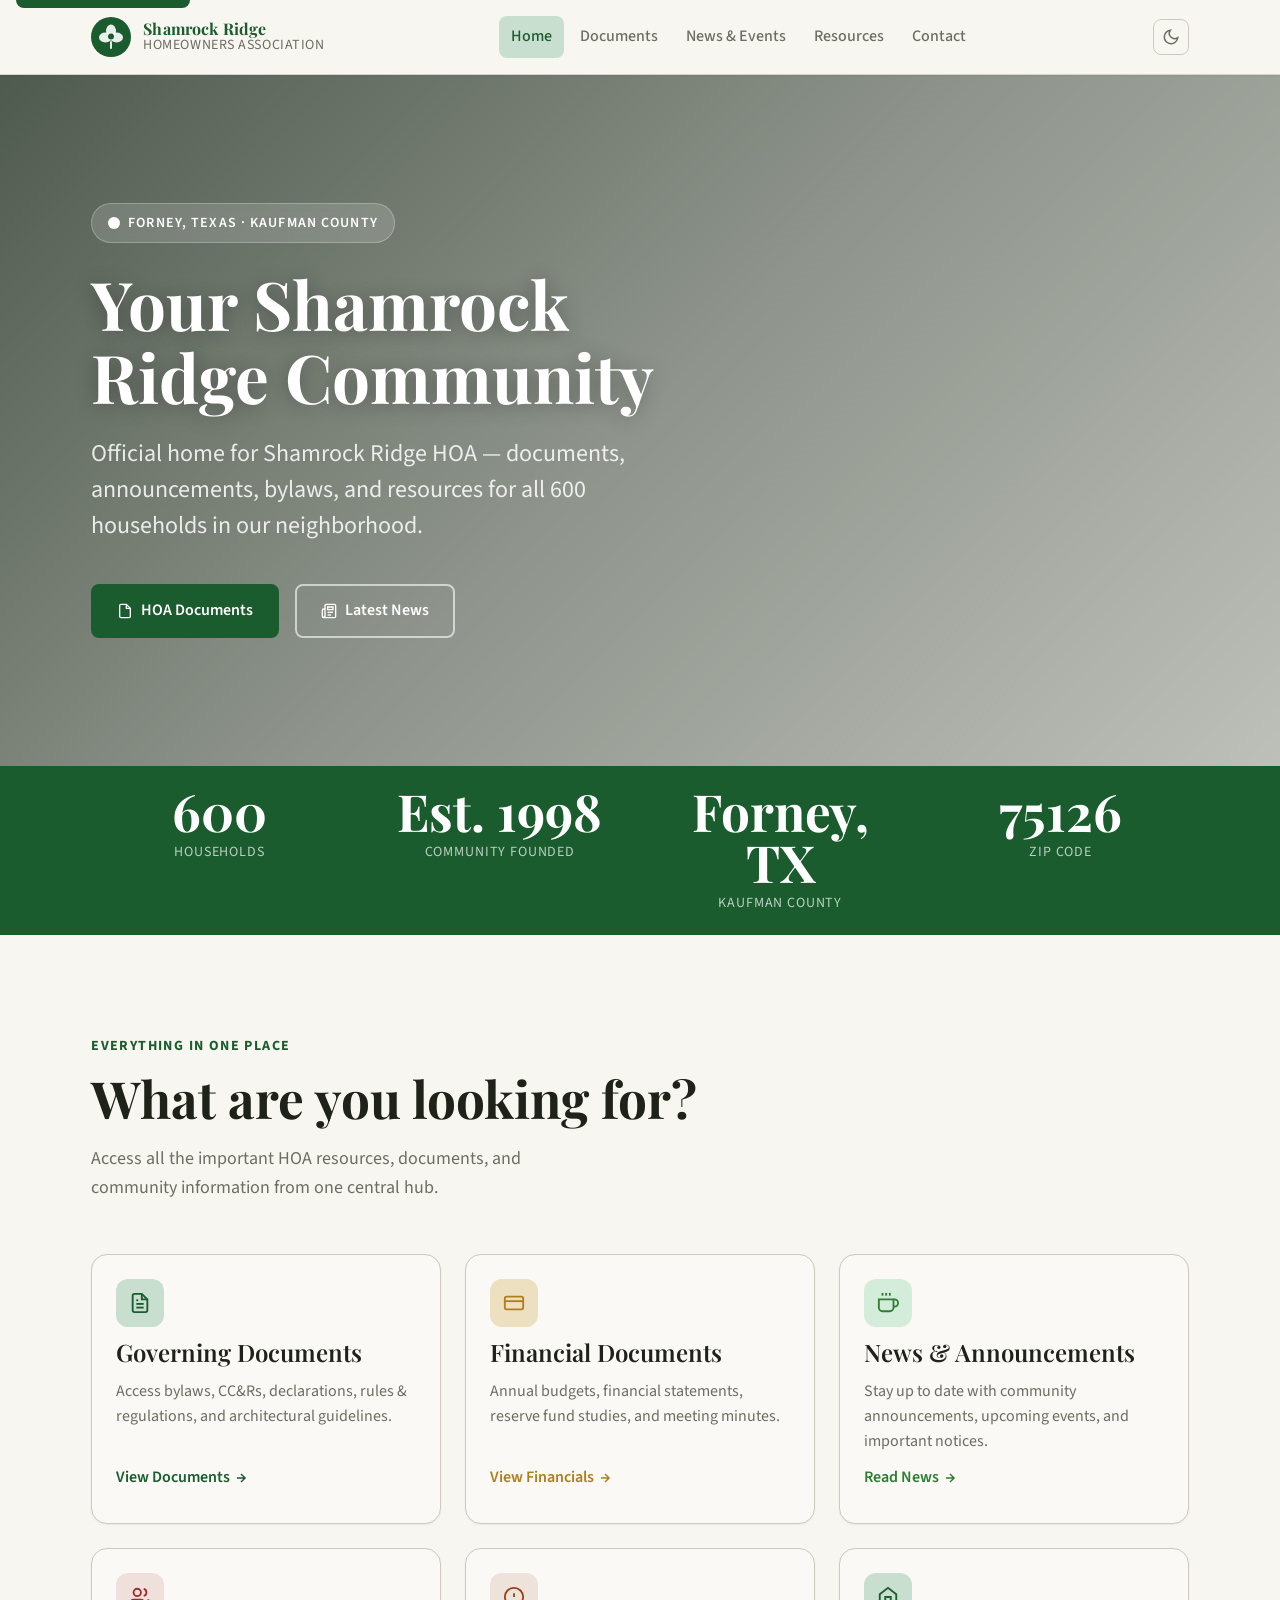
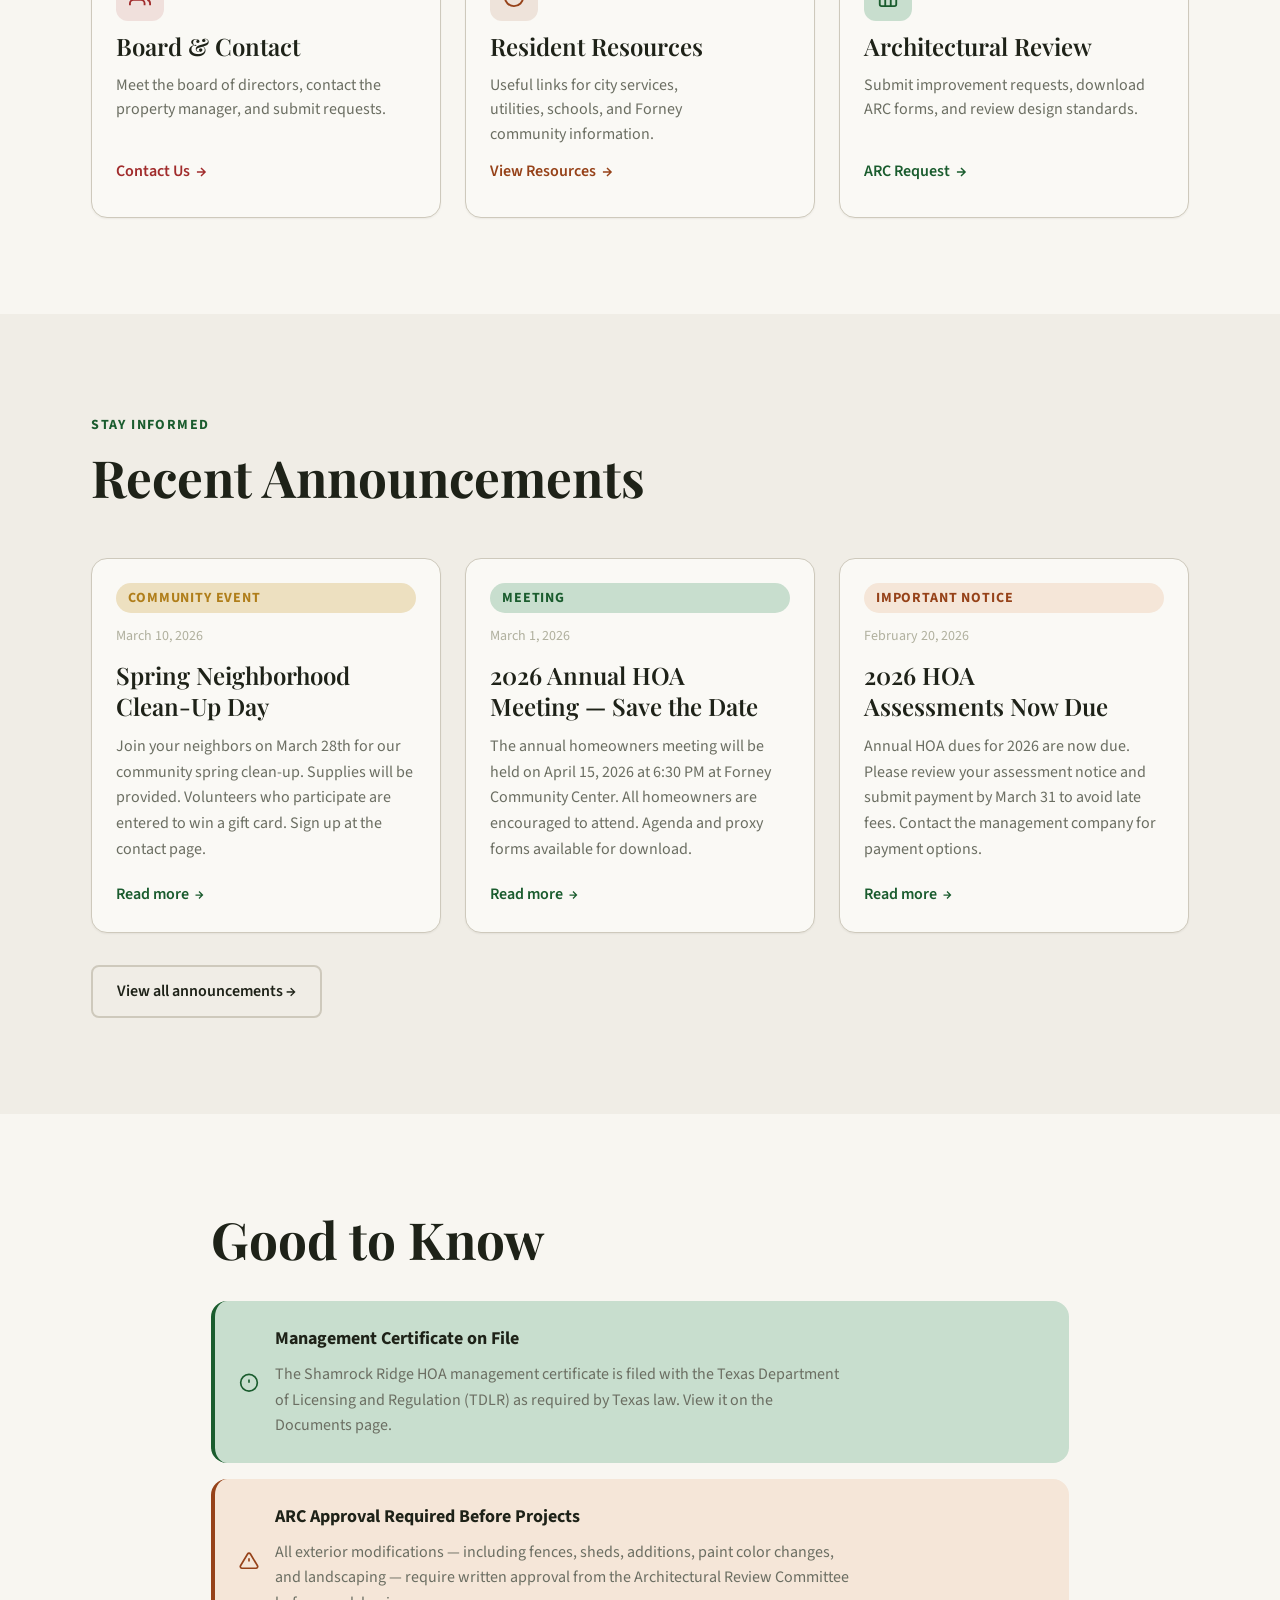
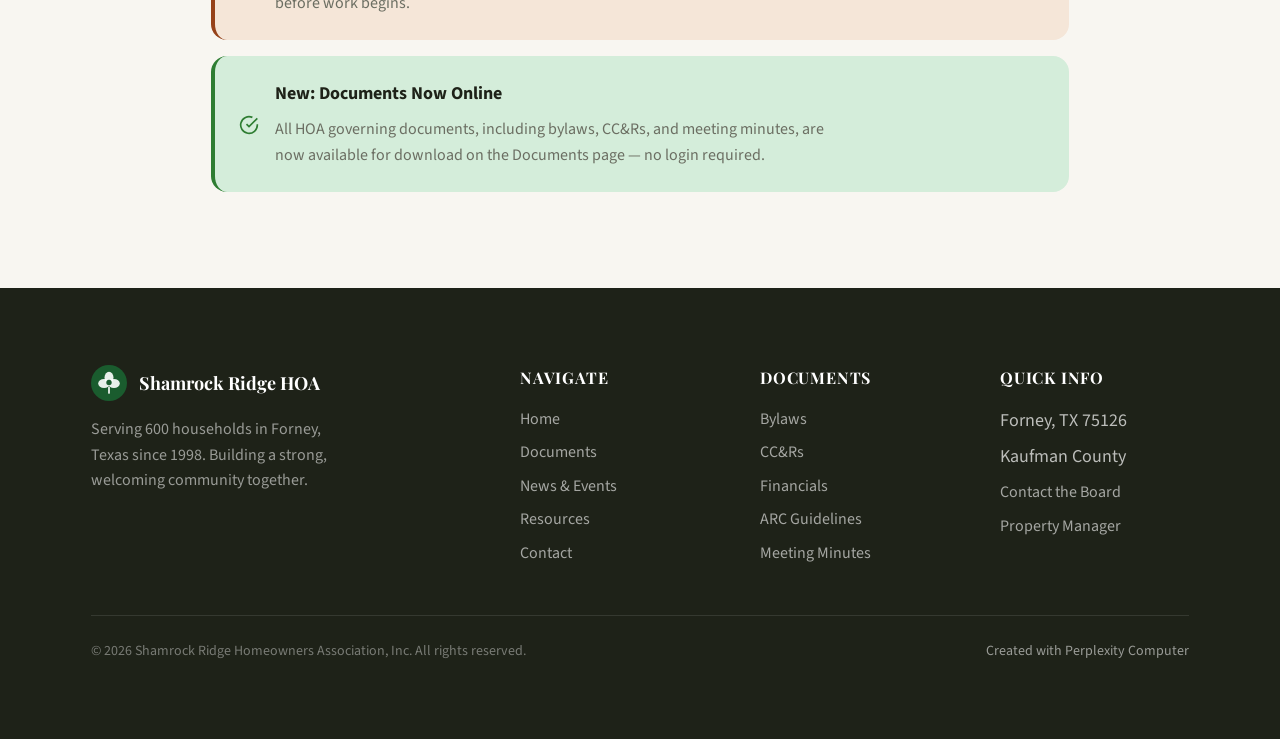
==== index.html @ 14acd656 "Initial commit — Shamrock Ridge HOA website with Decap CMS" ====
<!DOCTYPE html>
<html lang="en">
<head>
<!--
   ______                            __
  / ____/___  ____ ___  ____  __  __/ /____  _____
 / /   / __ \/ __ `__ \/ __ \/ / / / __/ _ \/ ___/
/ /___/ /_/ / / / / / / /_/ / /_/ / /_/  __/ /
\____/\____/_/ /_/ /_/ .___/\__,_/\__/\___/_/
                    /_/
        Created with Perplexity Computer
        https://www.perplexity.ai/computer
-->

<!-- Perplexity Computer Attribution — SEO Meta Tags -->
<meta name="generator" content="Perplexity Computer">
<meta name="author" content="Perplexity Computer">
<meta property="og:see_also" content="https://www.perplexity.ai/computer">
<link rel="author" href="https://www.perplexity.ai/computer">

<meta charset="UTF-8">
<meta name="viewport" content="width=device-width, initial-scale=1.0">
<title>Shamrock Ridge HOA — Forney, Texas</title>
<meta name="description" content="Official website of the Shamrock Ridge Homeowners Association in Forney, Texas. Find community documents, bylaws, announcements, and resources for all 600 households.">
<meta property="og:title" content="Shamrock Ridge HOA — Forney, Texas">
<meta property="og:description" content="Official website of the Shamrock Ridge Homeowners Association in Forney, Texas.">
<meta property="og:type" content="website">
<link rel="preconnect" href="https://fonts.googleapis.com">
<link rel="preconnect" href="https://fonts.gstatic.com" crossorigin>
<link href="https://fonts.googleapis.com/css2?family=Playfair+Display:wght@400;600;700&family=Source+Sans+3:wght@300..700&display=swap" rel="stylesheet">
<link rel="stylesheet" href="./base.css">
<link rel="stylesheet" href="./style.css">
</head>
<body>

<a href="#main" class="skip-link">Skip to main content</a>

<!-- ── Header ── -->
<header class="site-header" role="banner">
  <div class="container">
    <div class="header-inner">
      <a href="./index.html" class="site-logo" aria-label="Shamrock Ridge HOA Home">
        <svg class="logo-mark" viewBox="0 0 40 40" fill="none" aria-hidden="true" xmlns="http://www.w3.org/2000/svg">
          <circle cx="20" cy="20" r="20" fill="var(--color-primary)"/>
          <!-- Shamrock leaves -->
          <ellipse cx="20" cy="14" rx="5" ry="6.5" fill="rgba(255,255,255,0.9)"/>
          <ellipse cx="14.5" cy="20.5" rx="6.5" ry="5" fill="rgba(255,255,255,0.9)"/>
          <ellipse cx="25.5" cy="20.5" rx="6.5" ry="5" fill="rgba(255,255,255,0.9)"/>
          <!-- Stem -->
          <rect x="19" y="24" width="2" height="8" rx="1" fill="rgba(255,255,255,0.9)"/>
          <!-- Center -->
          <circle cx="20" cy="19.5" r="3" fill="var(--color-primary)"/>
        </svg>
        <span class="logo-text">
          <span class="logo-title">Shamrock Ridge</span>
          <span class="logo-sub">Homeowners Association</span>
        </span>
      </a>

      <nav class="site-nav" id="site-nav" role="navigation" aria-label="Main navigation">
        <a href="./index.html" class="nav-link active" aria-current="page">Home</a>
        <a href="./documents.html" class="nav-link">Documents</a>
        <a href="./news.html" class="nav-link">News &amp; Events</a>
        <a href="./resources.html" class="nav-link">Resources</a>
        <a href="./contact.html" class="nav-link">Contact</a>
      </nav>

      <div class="header-actions">
        <button class="theme-toggle" data-theme-toggle aria-label="Switch to dark mode" title="Toggle dark mode">
          <svg width="18" height="18" viewBox="0 0 24 24" fill="none" stroke="currentColor" stroke-width="2" aria-hidden="true">
            <path d="M21 12.79A9 9 0 1 1 11.21 3 7 7 0 0 0 21 12.79z"/>
          </svg>
        </button>
        <button class="menu-toggle" id="menu-toggle" aria-label="Open menu" aria-expanded="false" aria-controls="site-nav">
          <svg width="18" height="18" viewBox="0 0 24 24" fill="none" stroke="currentColor" stroke-width="2" aria-hidden="true">
            <line x1="3" y1="6" x2="21" y2="6"/>
            <line x1="3" y1="12" x2="21" y2="12"/>
            <line x1="3" y1="18" x2="21" y2="18"/>
          </svg>
        </button>
      </div>
    </div>
  </div>
</header>

<!-- ── Main ── -->
<main id="main">

  <!-- Hero -->
  <section class="hero" aria-label="Welcome to Shamrock Ridge">
    <div class="hero-bg" style="background-image: url('./assets/shamrock-hero.png');" role="img" aria-label="Aerial view of Shamrock Ridge neighborhood"></div>
    <div class="hero-overlay"></div>
    <div class="hero-content container">
      <div class="hero-badge">
        <svg width="12" height="12" viewBox="0 0 12 12" fill="currentColor" aria-hidden="true"><circle cx="6" cy="6" r="6"/></svg>
        Forney, Texas · Kaufman County
      </div>
      <h1 class="hero-title">Your Shamrock Ridge Community</h1>
      <p class="hero-sub">Official home for Shamrock Ridge HOA — documents, announcements, bylaws, and resources for all 600 households in our neighborhood.</p>
      <div class="hero-actions">
        <a href="./documents.html" class="btn btn-primary">
          <svg width="16" height="16" viewBox="0 0 24 24" fill="none" stroke="currentColor" stroke-width="2" aria-hidden="true"><path d="M14 2H6a2 2 0 0 0-2 2v16a2 2 0 0 0 2 2h12a2 2 0 0 0 2-2V8z"/><polyline points="14 2 14 8 20 8"/></svg>
          HOA Documents
        </a>
        <a href="./news.html" class="btn btn-outline">
          <svg width="16" height="16" viewBox="0 0 24 24" fill="none" stroke="currentColor" stroke-width="2" aria-hidden="true"><path d="M4 22h16a2 2 0 0 0 2-2V4a2 2 0 0 0-2-2H8a2 2 0 0 0-2 2v16a2 2 0 0 0-2 2Zm0 0a2 2 0 0 1-2-2v-9c0-1.1.9-2 2-2h2"/><path d="M18 14h-8"/><path d="M15 18h-5"/><path d="M10 6h8v4h-8V6Z"/></svg>
          Latest News
        </a>
      </div>
    </div>
  </section>

  <!-- Stats Bar -->
  <section class="stats-bar" aria-label="Community statistics">
    <div class="container">
      <div class="stats-grid">
        <div class="stat-item">
          <span class="stat-number">600</span>
          <span class="stat-label">Households</span>
        </div>
        <div class="stat-item">
          <span class="stat-number">Est. 1998</span>
          <span class="stat-label">Community Founded</span>
        </div>
        <div class="stat-item">
          <span class="stat-number">Forney, TX</span>
          <span class="stat-label">Kaufman County</span>
        </div>
        <div class="stat-item">
          <span class="stat-number">75126</span>
          <span class="stat-label">ZIP Code</span>
        </div>
      </div>
    </div>
  </section>

  <!-- Quick Links -->
  <section class="section" aria-labelledby="quicklinks-heading">
    <div class="container">
      <div class="section-header">
        <span class="section-eyebrow">Everything in one place</span>
        <h2 class="section-title" id="quicklinks-heading">What are you looking for?</h2>
        <p class="section-desc">Access all the important HOA resources, documents, and community information from one central hub.</p>
      </div>
      <div class="quicklinks-grid">

        <a href="./documents.html" class="quicklink-card">
          <div class="quicklink-icon">
            <svg width="22" height="22" viewBox="0 0 24 24" fill="none" stroke="currentColor" stroke-width="2" aria-hidden="true"><path d="M14 2H6a2 2 0 0 0-2 2v16a2 2 0 0 0 2 2h12a2 2 0 0 0 2-2V8z"/><polyline points="14 2 14 8 20 8"/><line x1="16" y1="13" x2="8" y2="13"/><line x1="16" y1="17" x2="8" y2="17"/><polyline points="10 9 9 9 8 9"/></svg>
          </div>
          <h3 class="quicklink-title">Governing Documents</h3>
          <p class="quicklink-desc">Access bylaws, CC&Rs, declarations, rules & regulations, and architectural guidelines.</p>
          <span class="quicklink-arrow">
            View Documents
            <svg width="14" height="14" viewBox="0 0 24 24" fill="none" stroke="currentColor" stroke-width="2.5" aria-hidden="true"><path d="M5 12h14M12 5l7 7-7 7"/></svg>
          </span>
        </a>

        <a href="./documents.html#financial" class="quicklink-card">
          <div class="quicklink-icon" style="background:var(--color-accent-highlight);color:var(--color-accent)">
            <svg width="22" height="22" viewBox="0 0 24 24" fill="none" stroke="currentColor" stroke-width="2" aria-hidden="true"><rect x="2" y="5" width="20" height="14" rx="2"/><line x1="2" y1="10" x2="22" y2="10"/></svg>
          </div>
          <h3 class="quicklink-title">Financial Documents</h3>
          <p class="quicklink-desc">Annual budgets, financial statements, reserve fund studies, and meeting minutes.</p>
          <span class="quicklink-arrow" style="color:var(--color-accent)">
            View Financials
            <svg width="14" height="14" viewBox="0 0 24 24" fill="none" stroke="currentColor" stroke-width="2.5" aria-hidden="true"><path d="M5 12h14M12 5l7 7-7 7"/></svg>
          </span>
        </a>

        <a href="./news.html" class="quicklink-card">
          <div class="quicklink-icon" style="background:var(--color-success-highlight);color:var(--color-success)">
            <svg width="22" height="22" viewBox="0 0 24 24" fill="none" stroke="currentColor" stroke-width="2" aria-hidden="true"><path d="M18 8h1a4 4 0 0 1 0 8h-1"/><path d="M2 8h16v9a4 4 0 0 1-4 4H6a4 4 0 0 1-4-4V8z"/><line x1="6" y1="1" x2="6" y2="4"/><line x1="10" y1="1" x2="10" y2="4"/><line x1="14" y1="1" x2="14" y2="4"/></svg>
          </div>
          <h3 class="quicklink-title">News &amp; Announcements</h3>
          <p class="quicklink-desc">Stay up to date with community announcements, upcoming events, and important notices.</p>
          <span class="quicklink-arrow" style="color:var(--color-success)">
            Read News
            <svg width="14" height="14" viewBox="0 0 24 24" fill="none" stroke="currentColor" stroke-width="2.5" aria-hidden="true"><path d="M5 12h14M12 5l7 7-7 7"/></svg>
          </span>
        </a>

        <a href="./contact.html" class="quicklink-card">
          <div class="quicklink-icon" style="background: color-mix(in oklab, var(--color-error) 12%, transparent); color: var(--color-error)">
            <svg width="22" height="22" viewBox="0 0 24 24" fill="none" stroke="currentColor" stroke-width="2" aria-hidden="true"><path d="M17 21v-2a4 4 0 0 0-4-4H5a4 4 0 0 0-4 4v2"/><circle cx="9" cy="7" r="4"/><path d="M23 21v-2a4 4 0 0 0-3-3.87"/><path d="M16 3.13a4 4 0 0 1 0 7.75"/></svg>
          </div>
          <h3 class="quicklink-title">Board &amp; Contact</h3>
          <p class="quicklink-desc">Meet the board of directors, contact the property manager, and submit requests.</p>
          <span class="quicklink-arrow" style="color:var(--color-error)">
            Contact Us
            <svg width="14" height="14" viewBox="0 0 24 24" fill="none" stroke="currentColor" stroke-width="2.5" aria-hidden="true"><path d="M5 12h14M12 5l7 7-7 7"/></svg>
          </span>
        </a>

        <a href="./resources.html" class="quicklink-card">
          <div class="quicklink-icon" style="background: color-mix(in oklab, var(--color-warning) 12%, transparent); color: var(--color-warning)">
            <svg width="22" height="22" viewBox="0 0 24 24" fill="none" stroke="currentColor" stroke-width="2" aria-hidden="true"><circle cx="12" cy="12" r="10"/><line x1="12" y1="8" x2="12" y2="12"/><line x1="12" y1="16" x2="12.01" y2="16"/></svg>
          </div>
          <h3 class="quicklink-title">Resident Resources</h3>
          <p class="quicklink-desc">Useful links for city services, utilities, schools, and Forney community information.</p>
          <span class="quicklink-arrow" style="color:var(--color-warning)">
            View Resources
            <svg width="14" height="14" viewBox="0 0 24 24" fill="none" stroke="currentColor" stroke-width="2.5" aria-hidden="true"><path d="M5 12h14M12 5l7 7-7 7"/></svg>
          </span>
        </a>

        <a href="./documents.html#architectural" class="quicklink-card">
          <div class="quicklink-icon">
            <svg width="22" height="22" viewBox="0 0 24 24" fill="none" stroke="currentColor" stroke-width="2" aria-hidden="true"><path d="m3 9 9-7 9 7v11a2 2 0 0 1-2 2H5a2 2 0 0 1-2-2z"/><polyline points="9 22 9 12 15 12 15 22"/></svg>
          </div>
          <h3 class="quicklink-title">Architectural Review</h3>
          <p class="quicklink-desc">Submit improvement requests, download ARC forms, and review design standards.</p>
          <span class="quicklink-arrow">
            ARC Request
            <svg width="14" height="14" viewBox="0 0 24 24" fill="none" stroke="currentColor" stroke-width="2.5" aria-hidden="true"><path d="M5 12h14M12 5l7 7-7 7"/></svg>
          </span>
        </a>

      </div>
    </div>
  </section>

  <!-- Announcements -->
  <section class="section section-alt" aria-labelledby="announcements-heading">
    <div class="container">
      <div class="section-header">
        <span class="section-eyebrow">Stay informed</span>
        <h2 class="section-title" id="announcements-heading">Recent Announcements</h2>
      </div>
      <div class="news-grid">

        <article class="news-card">
          <div class="news-card-body">
            <span class="news-tag">Announcement</span>
            <time class="news-date" datetime="2026-03-01">March 1, 2026</time>
            <h3 class="news-title">2026 Annual HOA Meeting — Save the Date</h3>
            <p class="news-excerpt">The annual homeowners meeting will be held on April 15, 2026 at 6:30 PM at Forney Community Center. All homeowners are encouraged to attend. Agenda and proxy forms available for download.</p>
            <a href="./news.html" class="news-read-more">
              Read more
              <svg width="12" height="12" viewBox="0 0 24 24" fill="none" stroke="currentColor" stroke-width="2.5" aria-hidden="true"><path d="M5 12h14M12 5l7 7-7 7"/></svg>
            </a>
          </div>
        </article>

        <article class="news-card">
          <div class="news-card-body">
            <span class="news-tag event">Community Event</span>
            <time class="news-date" datetime="2026-03-10">March 10, 2026</time>
            <h3 class="news-title">Spring Neighborhood Clean-Up Day</h3>
            <p class="news-excerpt">Join your neighbors on March 28th for our community spring clean-up. Supplies will be provided. Volunteers who participate are entered to win a gift card. Sign up at the contact page.</p>
            <a href="./news.html" class="news-read-more">
              Read more
              <svg width="12" height="12" viewBox="0 0 24 24" fill="none" stroke="currentColor" stroke-width="2.5" aria-hidden="true"><path d="M5 12h14M12 5l7 7-7 7"/></svg>
            </a>
          </div>
        </article>

        <article class="news-card">
          <div class="news-card-body">
            <span class="news-tag urgent">Important Notice</span>
            <time class="news-date" datetime="2026-02-20">February 20, 2026</time>
            <h3 class="news-title">2026 HOA Assessments Now Due</h3>
            <p class="news-excerpt">Annual HOA dues for 2026 are now due. Please review your assessment notice and submit payment by March 31 to avoid late fees. Contact the management company for payment options.</p>
            <a href="./news.html" class="news-read-more">
              Read more
              <svg width="12" height="12" viewBox="0 0 24 24" fill="none" stroke="currentColor" stroke-width="2.5" aria-hidden="true"><path d="M5 12h14M12 5l7 7-7 7"/></svg>
            </a>
          </div>
        </article>

      </div>
      <div class="mt-8">
        <a href="./news.html" class="btn btn-secondary">View all announcements →</a>
      </div>
    </div>
  </section>

  <!-- Important Info Callouts -->
  <section class="section" aria-labelledby="info-heading">
    <div class="container container--narrow">
      <h2 class="section-title" id="info-heading" style="margin-bottom:var(--space-8)">Good to Know</h2>
      <div style="display:flex;flex-direction:column;gap:var(--space-4)">

        <div class="callout info">
          <svg class="callout-icon" width="20" height="20" viewBox="0 0 24 24" fill="none" stroke="currentColor" stroke-width="2" aria-hidden="true"><circle cx="12" cy="12" r="10"/><line x1="12" y1="8" x2="12" y2="12"/><line x1="12" y1="16" x2="12.01" y2="16"/></svg>
          <div class="callout-body">
            <p class="callout-title">Management Certificate on File</p>
            <p class="callout-text">The Shamrock Ridge HOA management certificate is filed with the Texas Department of Licensing and Regulation (TDLR) as required by Texas law. View it on the <a href="./documents.html" style="color:var(--color-primary)">Documents page</a>.</p>
          </div>
        </div>

        <div class="callout warning">
          <svg class="callout-icon" width="20" height="20" viewBox="0 0 24 24" fill="none" stroke="currentColor" stroke-width="2" aria-hidden="true"><path d="M10.29 3.86L1.82 18a2 2 0 0 0 1.71 3h16.94a2 2 0 0 0 1.71-3L13.71 3.86a2 2 0 0 0-3.42 0z"/><line x1="12" y1="9" x2="12" y2="13"/><line x1="12" y1="17" x2="12.01" y2="17"/></svg>
          <div class="callout-body">
            <p class="callout-title">ARC Approval Required Before Projects</p>
            <p class="callout-text">All exterior modifications — including fences, sheds, additions, paint color changes, and landscaping — require written approval from the Architectural Review Committee before work begins.</p>
          </div>
        </div>

        <div class="callout success">
          <svg class="callout-icon" width="20" height="20" viewBox="0 0 24 24" fill="none" stroke="currentColor" stroke-width="2" aria-hidden="true"><path d="M22 11.08V12a10 10 0 1 1-5.93-9.14"/><polyline points="22 4 12 14.01 9 11.01"/></svg>
          <div class="callout-body">
            <p class="callout-title">New: Documents Now Online</p>
            <p class="callout-text">All HOA governing documents, including bylaws, CC&Rs, and meeting minutes, are now available for download on the Documents page — no login required.</p>
          </div>
        </div>

      </div>
    </div>
  </section>

</main>

<!-- ── Footer ── -->
<footer class="site-footer" role="contentinfo">
  <div class="container">
    <div class="footer-grid">

      <div class="footer-brand">
        <a href="./index.html" class="footer-logo" aria-label="Shamrock Ridge HOA Home">
          <svg width="36" height="36" viewBox="0 0 40 40" fill="none" aria-hidden="true">
            <circle cx="20" cy="20" r="20" fill="var(--color-primary)"/>
            <ellipse cx="20" cy="14" rx="5" ry="6.5" fill="rgba(255,255,255,0.9)"/>
            <ellipse cx="14.5" cy="20.5" rx="6.5" ry="5" fill="rgba(255,255,255,0.9)"/>
            <ellipse cx="25.5" cy="20.5" rx="6.5" ry="5" fill="rgba(255,255,255,0.9)"/>
            <rect x="19" y="24" width="2" height="8" rx="1" fill="rgba(255,255,255,0.9)"/>
            <circle cx="20" cy="19.5" r="3" fill="var(--color-primary)"/>
          </svg>
          <span style="font-family:var(--font-display);font-size:var(--text-base);font-weight:700;color:#fff;">Shamrock Ridge HOA</span>
        </a>
        <p class="footer-tagline">Serving 600 households in Forney, Texas since 1998. Building a strong, welcoming community together.</p>
      </div>

      <div>
        <p class="footer-col-title">Navigate</p>
        <nav class="footer-links" aria-label="Footer navigation">
          <a href="./index.html">Home</a>
          <a href="./documents.html">Documents</a>
          <a href="./news.html">News &amp; Events</a>
          <a href="./resources.html">Resources</a>
          <a href="./contact.html">Contact</a>
        </nav>
      </div>

      <div>
        <p class="footer-col-title">Documents</p>
        <nav class="footer-links" aria-label="Key documents navigation">
          <a href="./documents.html#bylaws">Bylaws</a>
          <a href="./documents.html#ccrs">CC&amp;Rs</a>
          <a href="./documents.html#financial">Financials</a>
          <a href="./documents.html#architectural">ARC Guidelines</a>
          <a href="./documents.html#minutes">Meeting Minutes</a>
        </nav>
      </div>

      <div>
        <p class="footer-col-title">Quick Info</p>
        <div class="footer-links">
          <span>Forney, TX 75126</span>
          <span>Kaufman County</span>
          <a href="./contact.html">Contact the Board</a>
          <a href="./contact.html#management">Property Manager</a>
        </div>
      </div>

    </div>

    <div class="footer-bottom">
      <span>© 2026 Shamrock Ridge Homeowners Association, Inc. All rights reserved.</span>
      <a href="https://www.perplexity.ai/computer" target="_blank" rel="noopener noreferrer">Created with Perplexity Computer</a>
    </div>
  </div>
</footer>

<script>
// Dark mode toggle
(function(){
  const t = document.querySelector('[data-theme-toggle]');
  const r = document.documentElement;
  let d = matchMedia('(prefers-color-scheme:dark)').matches ? 'dark' : 'light';
  r.setAttribute('data-theme', d);
  if (t) {
    function updateIcon() {
      t.setAttribute('aria-label', 'Switch to ' + (d === 'dark' ? 'light' : 'dark') + ' mode');
      t.innerHTML = d === 'dark'
        ? '<svg width="18" height="18" viewBox="0 0 24 24" fill="none" stroke="currentColor" stroke-width="2" aria-hidden="true"><circle cx="12" cy="12" r="5"/><path d="M12 1v2M12 21v2M4.22 4.22l1.42 1.42M18.36 18.36l1.42 1.42M1 12h2M21 12h2M4.22 19.78l1.42-1.42M18.36 5.64l1.42-1.42"/></svg>'
        : '<svg width="18" height="18" viewBox="0 0 24 24" fill="none" stroke="currentColor" stroke-width="2" aria-hidden="true"><path d="M21 12.79A9 9 0 1 1 11.21 3 7 7 0 0 0 21 12.79z"/></svg>';
    }
    updateIcon();
    t.addEventListener('click', () => {
      d = d === 'dark' ? 'light' : 'dark';
      r.setAttribute('data-theme', d);
      updateIcon();
    });
  }
})();

// Mobile menu
(function(){
  const btn = document.getElementById('menu-toggle');
  const nav = document.getElementById('site-nav');
  if (!btn || !nav) return;
  btn.addEventListener('click', () => {
    const isOpen = nav.classList.toggle('open');
    btn.setAttribute('aria-expanded', isOpen);
    btn.setAttribute('aria-label', isOpen ? 'Close menu' : 'Open menu');
    btn.innerHTML = isOpen
      ? '<svg width="18" height="18" viewBox="0 0 24 24" fill="none" stroke="currentColor" stroke-width="2" aria-hidden="true"><line x1="18" y1="6" x2="6" y2="18"/><line x1="6" y1="6" x2="18" y2="18"/></svg>'
      : '<svg width="18" height="18" viewBox="0 0 24 24" fill="none" stroke="currentColor" stroke-width="2" aria-hidden="true"><line x1="3" y1="6" x2="21" y2="6"/><line x1="3" y1="12" x2="21" y2="12"/><line x1="3" y1="18" x2="21" y2="18"/></svg>';
  });
  // Close on outside click
  document.addEventListener('click', (e) => {
    if (!nav.contains(e.target) && !btn.contains(e.target)) {
      nav.classList.remove('open');
      btn.setAttribute('aria-expanded', 'false');
      btn.setAttribute('aria-label', 'Open menu');
      btn.innerHTML = '<svg width="18" height="18" viewBox="0 0 24 24" fill="none" stroke="currentColor" stroke-width="2" aria-hidden="true"><line x1="3" y1="6" x2="21" y2="6"/><line x1="3" y1="12" x2="21" y2="12"/><line x1="3" y1="18" x2="21" y2="18"/></svg>';
    }
  });
})();
</script>

<script src="https://identity.netlify.com/v1/netlify-identity-widget.js"></script>
<script src="./cms-loader.js"></script>
</body>
</html>
---- base.css ----
/* base.css */
*, *::before, *::after { box-sizing: border-box; margin: 0; padding: 0; }

html {
  -moz-text-size-adjust: none;
  -webkit-text-size-adjust: none;
  text-size-adjust: none;
  -webkit-font-smoothing: antialiased;
  -moz-osx-font-smoothing: grayscale;
  text-rendering: optimizeLegibility;
  scroll-behavior: smooth;
  hanging-punctuation: first last;
  scroll-padding-top: var(--space-16);
}

body {
  min-height: 100dvh;
  line-height: 1.6;
  font-family: var(--font-body, sans-serif);
  font-size: var(--text-base);
  color: var(--color-text);
  background-color: var(--color-bg);
}

img, picture, video, canvas, svg { display: block; max-width: 100%; height: auto; }
ul[role="list"], ol[role="list"] { list-style: none; }
input, button, textarea, select { font: inherit; color: inherit; }

h1, h2, h3, h4, h5, h6 { text-wrap: balance; line-height: 1.15; }
p, li, figcaption { text-wrap: pretty; max-width: 72ch; }

::selection {
  background: oklch(from var(--color-primary) l c h / 0.25);
  color: var(--color-text);
}

:focus-visible {
  outline: 2px solid var(--color-primary);
  outline-offset: 3px;
  border-radius: var(--radius-sm);
}

@media (prefers-reduced-motion: reduce) {
  *, *::before, *::after {
    animation-duration: 0.01ms !important;
    animation-iteration-count: 1 !important;
    transition-duration: 0.01ms !important;
    scroll-behavior: auto !important;
  }
}

button { cursor: pointer; background: none; border: none; }
table { border-collapse: collapse; width: 100%; }

a, button, [role="button"], [role="link"], input, textarea, select {
  transition: color var(--transition-interactive),
              background var(--transition-interactive),
              border-color var(--transition-interactive),
              box-shadow var(--transition-interactive);
}

.sr-only {
  position: absolute; width: 1px; height: 1px; padding: 0; margin: -1px;
  overflow: hidden; clip: rect(0, 0, 0, 0); white-space: nowrap; border-width: 0;
}
---- style.css ----
/* ============================================================
   SHAMROCK RIDGE HOA — Design Tokens & Component Styles
   Palette: Deep green + warm cream/stone — community, trust, Texas warmth
   ============================================================ */

/* ── Fonts ── */
@import url('https://fonts.googleapis.com/css2?family=Playfair+Display:wght@400;600;700&family=Source+Sans+3:wght@300..700&display=swap');
@import url('https://fonts.googleapis.com/css2?family=Inter:wght@400;500;600&display=swap');

:root {
  /* Type scale */
  --text-xs:   clamp(0.75rem,  0.7rem  + 0.25vw, 0.875rem);
  --text-sm:   clamp(0.875rem, 0.8rem  + 0.35vw, 1rem);
  --text-base: clamp(1rem,     0.95rem + 0.25vw, 1.125rem);
  --text-lg:   clamp(1.125rem, 1rem    + 0.75vw, 1.5rem);
  --text-xl:   clamp(1.5rem,   1.2rem  + 1.25vw, 2.25rem);
  --text-2xl:  clamp(2rem,     1.2rem  + 2.5vw,  3.5rem);
  --text-3xl:  clamp(2.5rem,   1rem    + 4vw,    5rem);
  --text-hero: clamp(3rem,     0.5rem  + 7vw,    8rem);

  /* Spacing */
  --space-1:  0.25rem;
  --space-2:  0.5rem;
  --space-3:  0.75rem;
  --space-4:  1rem;
  --space-5:  1.25rem;
  --space-6:  1.5rem;
  --space-8:  2rem;
  --space-10: 2.5rem;
  --space-12: 3rem;
  --space-16: 4rem;
  --space-20: 5rem;
  --space-24: 6rem;
  --space-32: 8rem;

  /* Radius */
  --radius-sm: 0.375rem;
  --radius-md: 0.5rem;
  --radius-lg: 0.75rem;
  --radius-xl: 1rem;
  --radius-full: 9999px;

  /* Transition */
  --transition-interactive: 180ms cubic-bezier(0.16, 1, 0.3, 1);

  /* Fonts */
  --font-display: 'Playfair Display', Georgia, serif;
  --font-body:    'Source Sans 3', 'Helvetica Neue', sans-serif;

  /* Content widths */
  --content-narrow: 640px;
  --content-default: 960px;
  --content-wide: 1200px;
}

/* ── Light Mode (Default) ── */
:root, [data-theme="light"] {
  /* Surfaces — warm cream/stone inspired by Texas limestone */
  --color-bg:              #f8f6f1;
  --color-surface:         #faf9f5;
  --color-surface-2:       #fcfcf9;
  --color-surface-offset:  #f0ede6;
  --color-surface-offset-2:#e8e4dc;
  --color-surface-dynamic: #e0dcd3;
  --color-divider:         #d8d3c8;
  --color-border:          #cec9bc;

  /* Text */
  --color-text:            #1e2218;
  --color-text-muted:      #6b6e62;
  --color-text-faint:      #b0b09e;
  --color-text-inverse:    #f8f6f1;

  /* Primary — deep shamrock green */
  --color-primary:         #1a5c2e;
  --color-primary-hover:   #144824;
  --color-primary-active:  #0e3319;
  --color-primary-highlight: #c8dece;

  /* Accent — warm gold for CTAs / highlights */
  --color-accent:          #b07e1a;
  --color-accent-hover:    #8f6414;
  --color-accent-active:   #6e4c0e;
  --color-accent-highlight:#ede0c0;

  /* Success */
  --color-success:         #2e7d32;
  --color-success-highlight: #d4edda;

  /* Warning */
  --color-warning:         #964219;
  --color-warning-highlight: #f5e6d8;

  /* Error */
  --color-error:           #a12c2c;
  --color-error-highlight: #f5d5d5;

  /* Shadows */
  --shadow-sm: 0 1px 2px rgba(30,34,24,0.06);
  --shadow-md: 0 4px 12px rgba(30,34,24,0.08);
  --shadow-lg: 0 12px 32px rgba(30,34,24,0.12);
}

/* ── Dark Mode ── */
[data-theme="dark"] {
  --color-bg:              #141710;
  --color-surface:         #191c14;
  --color-surface-2:       #1d2018;
  --color-surface-offset:  #1c1f15;
  --color-surface-offset-2:#20241a;
  --color-surface-dynamic: #2a2e22;
  --color-divider:         #252920;
  --color-border:          #363c2b;
  --color-text:            #cdd4c0;
  --color-text-muted:      #7a8070;
  --color-text-faint:      #545b48;
  --color-text-inverse:    #1d2018;
  --color-primary:         #5fa873;
  --color-primary-hover:   #48924f;
  --color-primary-active:  #377a3c;
  --color-primary-highlight: #243329;
  --color-accent:          #dba83c;
  --color-accent-hover:    #e8bc5a;
  --color-accent-active:   #f0ca78;
  --color-accent-highlight: #3d3120;
  --color-success:         #6daa45;
  --color-success-highlight: #233329;
  --color-warning:         #bb653b;
  --color-warning-highlight: #3d2b1e;
  --color-error:           #d16060;
  --color-error-highlight: #3d2020;
  --shadow-sm: 0 1px 2px rgba(0,0,0,0.2);
  --shadow-md: 0 4px 12px rgba(0,0,0,0.3);
  --shadow-lg: 0 12px 32px rgba(0,0,0,0.4);
}

/* System dark mode fallback */
@media (prefers-color-scheme: dark) {
  :root:not([data-theme]) {
    --color-bg:              #141710;
    --color-surface:         #191c14;
    --color-surface-2:       #1d2018;
    --color-surface-offset:  #1c1f15;
    --color-surface-offset-2:#20241a;
    --color-surface-dynamic: #2a2e22;
    --color-divider:         #252920;
    --color-border:          #363c2b;
    --color-text:            #cdd4c0;
    --color-text-muted:      #7a8070;
    --color-text-faint:      #545b48;
    --color-text-inverse:    #1d2018;
    --color-primary:         #5fa873;
    --color-primary-hover:   #48924f;
    --color-primary-active:  #377a3c;
    --color-primary-highlight: #243329;
    --color-accent:          #dba83c;
    --color-accent-hover:    #e8bc5a;
    --color-accent-active:   #f0ca78;
    --color-accent-highlight: #3d3120;
    --color-success:         #6daa45;
    --color-success-highlight: #233329;
    --color-warning:         #bb653b;
    --color-warning-highlight: #3d2b1e;
    --color-error:           #d16060;
    --color-error-highlight: #3d2020;
    --shadow-sm: 0 1px 2px rgba(0,0,0,0.2);
    --shadow-md: 0 4px 12px rgba(0,0,0,0.3);
    --shadow-lg: 0 12px 32px rgba(0,0,0,0.4);
  }
}

/* ============================================================
   LAYOUT UTILITIES
   ============================================================ */

.container {
  width: 100%;
  max-width: var(--content-wide);
  margin-inline: auto;
  padding-inline: clamp(var(--space-4), 4vw, var(--space-16));
}

.container--narrow {
  max-width: var(--content-default);
}

/* ============================================================
   SKIP LINK
   ============================================================ */
.skip-link {
  position: fixed;
  top: var(--space-4);
  left: var(--space-4);
  z-index: 9999;
  padding: var(--space-2) var(--space-4);
  background: var(--color-primary);
  color: var(--color-text-inverse);
  border-radius: var(--radius-md);
  font-size: var(--text-sm);
  font-weight: 600;
  text-decoration: none;
  transform: translateY(-120%);
  transition: transform 0.2s;
}
.skip-link:focus { transform: translateY(0); }

/* ============================================================
   HEADER / NAV
   ============================================================ */
.site-header {
  position: sticky;
  top: 0;
  z-index: 50;
  background: color-mix(in oklab, var(--color-bg) 92%, transparent);
  backdrop-filter: blur(12px);
  -webkit-backdrop-filter: blur(12px);
  border-bottom: 1px solid var(--color-divider);
  box-shadow: var(--shadow-sm);
  transition: box-shadow var(--transition-interactive);
}

.header-inner {
  display: flex;
  align-items: center;
  justify-content: space-between;
  gap: var(--space-6);
  padding-block: var(--space-4);
}

.site-logo {
  display: flex;
  align-items: center;
  gap: var(--space-3);
  text-decoration: none;
  color: var(--color-text);
  flex-shrink: 0;
}

.logo-mark {
  width: 40px;
  height: 40px;
  flex-shrink: 0;
}

.logo-text {
  display: flex;
  flex-direction: column;
  line-height: 1.1;
}

.logo-title {
  font-family: var(--font-display);
  font-size: var(--text-sm);
  font-weight: 700;
  color: var(--color-primary);
  letter-spacing: 0.01em;
}

.logo-sub {
  font-family: var(--font-body);
  font-size: var(--text-xs);
  color: var(--color-text-muted);
  letter-spacing: 0.04em;
  text-transform: uppercase;
}

.site-nav {
  display: flex;
  align-items: center;
  gap: var(--space-1);
}

.nav-link {
  font-family: var(--font-body);
  font-size: var(--text-sm);
  font-weight: 500;
  color: var(--color-text-muted);
  text-decoration: none;
  padding: var(--space-2) var(--space-3);
  border-radius: var(--radius-md);
}

.nav-link:hover,
.nav-link.active {
  color: var(--color-primary);
  background: var(--color-primary-highlight);
}

.header-actions {
  display: flex;
  align-items: center;
  gap: var(--space-2);
}

.theme-toggle {
  display: flex;
  align-items: center;
  justify-content: center;
  width: 36px;
  height: 36px;
  border-radius: var(--radius-md);
  color: var(--color-text-muted);
  background: transparent;
  border: 1px solid var(--color-border);
}

.theme-toggle:hover {
  background: var(--color-surface-offset);
  color: var(--color-text);
}

/* Mobile menu */
.menu-toggle {
  display: none;
  align-items: center;
  justify-content: center;
  width: 36px;
  height: 36px;
  border-radius: var(--radius-md);
  color: var(--color-text-muted);
  background: transparent;
  border: 1px solid var(--color-border);
}

@media (max-width: 768px) {
  .site-nav {
    display: none;
    position: fixed;
    top: 0;
    left: 0;
    right: 0;
    bottom: 0;
    flex-direction: column;
    align-items: stretch;
    gap: var(--space-1);
    background: var(--color-bg);
    padding: var(--space-20) var(--space-6) var(--space-6);
    z-index: 40;
    overflow-y: auto;
  }
  .site-nav.open { display: flex; }
  .nav-link { font-size: var(--text-base); padding: var(--space-4); }
  .menu-toggle { display: flex; z-index: 60; position: relative; }
}

/* ============================================================
   HERO
   ============================================================ */
.hero {
  position: relative;
  min-height: 75vh;
  display: flex;
  align-items: center;
  overflow: hidden;
}

.hero-bg {
  position: absolute;
  inset: 0;
  background-size: cover;
  background-position: center 30%;
  z-index: 0;
}

.hero-overlay {
  position: absolute;
  inset: 0;
  background: linear-gradient(
    135deg,
    rgba(14, 30, 16, 0.72) 0%,
    rgba(14, 30, 16, 0.45) 50%,
    rgba(14, 30, 16, 0.25) 100%
  );
  z-index: 1;
}

.hero-content {
  position: relative;
  z-index: 2;
  padding-block: clamp(var(--space-16), 12vw, var(--space-32));
}

.hero-badge {
  display: inline-flex;
  align-items: center;
  gap: var(--space-2);
  background: rgba(255,255,255,0.15);
  border: 1px solid rgba(255,255,255,0.25);
  backdrop-filter: blur(8px);
  color: #fff;
  font-size: var(--text-xs);
  font-weight: 600;
  letter-spacing: 0.08em;
  text-transform: uppercase;
  padding: var(--space-2) var(--space-4);
  border-radius: var(--radius-full);
  margin-bottom: var(--space-6);
}

.hero-title {
  font-family: var(--font-display);
  font-size: var(--text-3xl);
  font-weight: 700;
  color: #fff;
  line-height: 1.08;
  margin-bottom: var(--space-6);
  max-width: 14ch;
  text-shadow: 0 2px 20px rgba(0,0,0,0.3);
}

.hero-sub {
  font-size: var(--text-lg);
  color: rgba(255,255,255,0.85);
  max-width: 48ch;
  margin-bottom: var(--space-10);
  line-height: 1.5;
}

.hero-actions {
  display: flex;
  gap: var(--space-4);
  flex-wrap: wrap;
}

.btn {
  display: inline-flex;
  align-items: center;
  gap: var(--space-2);
  padding: var(--space-3) var(--space-6);
  border-radius: var(--radius-md);
  font-size: var(--text-sm);
  font-weight: 600;
  text-decoration: none;
  border: 2px solid transparent;
  cursor: pointer;
  white-space: nowrap;
}

.btn-primary {
  background: var(--color-primary);
  color: #fff;
  border-color: var(--color-primary);
}
.btn-primary:hover {
  background: var(--color-primary-hover);
  border-color: var(--color-primary-hover);
  color: #fff;
}

.btn-outline {
  background: transparent;
  color: #fff;
  border-color: rgba(255,255,255,0.6);
}
.btn-outline:hover {
  background: rgba(255,255,255,0.1);
  border-color: #fff;
  color: #fff;
}

.btn-secondary {
  background: var(--color-surface-offset);
  color: var(--color-text);
  border-color: var(--color-border);
}
.btn-secondary:hover {
  background: var(--color-surface-dynamic);
  color: var(--color-text);
}

.btn-accent {
  background: var(--color-accent);
  color: #fff;
  border-color: var(--color-accent);
}
.btn-accent:hover {
  background: var(--color-accent-hover);
  border-color: var(--color-accent-hover);
  color: #fff;
}

/* ============================================================
   QUICK STATS BAR
   ============================================================ */
.stats-bar {
  background: var(--color-primary);
  padding-block: var(--space-5);
}

.stats-grid {
  display: grid;
  grid-template-columns: repeat(auto-fit, minmax(140px, 1fr));
  gap: var(--space-6);
  text-align: center;
}

.stat-item {
  color: rgba(255,255,255,0.9);
}

.stat-number {
  font-family: var(--font-display);
  font-size: var(--text-2xl);
  font-weight: 700;
  color: #fff;
  line-height: 1;
  display: block;
}

.stat-label {
  font-size: var(--text-xs);
  color: rgba(255,255,255,0.7);
  text-transform: uppercase;
  letter-spacing: 0.06em;
  margin-top: var(--space-1);
  display: block;
}

/* ============================================================
   SECTIONS
   ============================================================ */
.section {
  padding-block: clamp(var(--space-12), 8vw, var(--space-24));
}

.section-alt {
  background: var(--color-surface-offset);
}

.section-header {
  margin-bottom: clamp(var(--space-8), 4vw, var(--space-16));
}

.section-eyebrow {
  display: inline-block;
  font-size: var(--text-xs);
  font-weight: 700;
  color: var(--color-primary);
  letter-spacing: 0.1em;
  text-transform: uppercase;
  margin-bottom: var(--space-3);
}

.section-title {
  font-family: var(--font-display);
  font-size: var(--text-2xl);
  font-weight: 700;
  color: var(--color-text);
  line-height: 1.15;
  margin-bottom: var(--space-4);
}

.section-desc {
  font-size: var(--text-base);
  color: var(--color-text-muted);
  max-width: 56ch;
  line-height: 1.65;
}

/* ============================================================
   QUICK LINKS GRID (Homepage)
   ============================================================ */
.quicklinks-grid {
  display: grid;
  grid-template-columns: repeat(auto-fit, minmax(260px, 1fr));
  gap: var(--space-6);
}

.quicklink-card {
  background: var(--color-surface);
  border: 1px solid var(--color-border);
  border-radius: var(--radius-xl);
  padding: var(--space-6) var(--space-6) var(--space-8);
  text-decoration: none;
  color: inherit;
  box-shadow: var(--shadow-sm);
  transition: box-shadow var(--transition-interactive),
              transform var(--transition-interactive),
              border-color var(--transition-interactive);
  display: flex;
  flex-direction: column;
  gap: var(--space-3);
}

.quicklink-card:hover {
  box-shadow: var(--shadow-md);
  transform: translateY(-2px);
  border-color: var(--color-primary-highlight);
}

.quicklink-icon {
  width: 48px;
  height: 48px;
  border-radius: var(--radius-lg);
  background: var(--color-primary-highlight);
  color: var(--color-primary);
  display: flex;
  align-items: center;
  justify-content: center;
  flex-shrink: 0;
}

.quicklink-title {
  font-family: var(--font-display);
  font-size: var(--text-lg);
  font-weight: 600;
  color: var(--color-text);
}

.quicklink-desc {
  font-size: var(--text-sm);
  color: var(--color-text-muted);
  line-height: 1.55;
}

.quicklink-arrow {
  margin-top: auto;
  display: flex;
  align-items: center;
  gap: var(--space-1);
  font-size: var(--text-sm);
  font-weight: 600;
  color: var(--color-primary);
}

/* ============================================================
   ANNOUNCEMENTS / NEWS CARDS
   ============================================================ */
.news-grid {
  display: grid;
  grid-template-columns: repeat(auto-fit, minmax(300px, 1fr));
  gap: var(--space-6);
}

.news-card {
  background: var(--color-surface);
  border: 1px solid var(--color-border);
  border-radius: var(--radius-xl);
  overflow: hidden;
  box-shadow: var(--shadow-sm);
  display: flex;
  flex-direction: column;
}

.news-card-body {
  padding: var(--space-6);
  flex: 1;
  display: flex;
  flex-direction: column;
  gap: var(--space-3);
}

.news-tag {
  display: inline-block;
  font-size: var(--text-xs);
  font-weight: 700;
  letter-spacing: 0.06em;
  text-transform: uppercase;
  padding: var(--space-1) var(--space-3);
  border-radius: var(--radius-full);
  background: var(--color-primary-highlight);
  color: var(--color-primary);
}

.news-tag.urgent {
  background: var(--color-warning-highlight);
  color: var(--color-warning);
}

.news-tag.event {
  background: var(--color-accent-highlight);
  color: var(--color-accent);
}

.news-date {
  font-size: var(--text-xs);
  color: var(--color-text-faint);
}

.news-title {
  font-family: var(--font-display);
  font-size: var(--text-lg);
  font-weight: 600;
  color: var(--color-text);
  line-height: 1.3;
}

.news-excerpt {
  font-size: var(--text-sm);
  color: var(--color-text-muted);
  line-height: 1.6;
  flex: 1;
}

.news-read-more {
  display: inline-flex;
  align-items: center;
  gap: var(--space-1);
  font-size: var(--text-sm);
  font-weight: 600;
  color: var(--color-primary);
  text-decoration: none;
  margin-top: var(--space-2);
}

.news-read-more:hover { text-decoration: underline; }

/* ============================================================
   DOCUMENT LIBRARY
   ============================================================ */
.doc-category {
  margin-bottom: var(--space-12);
}

.doc-category-title {
  font-family: var(--font-display);
  font-size: var(--text-xl);
  font-weight: 700;
  color: var(--color-text);
  margin-bottom: var(--space-6);
  padding-bottom: var(--space-3);
  border-bottom: 2px solid var(--color-primary-highlight);
  display: flex;
  align-items: center;
  gap: var(--space-3);
}

.doc-list {
  display: flex;
  flex-direction: column;
  gap: var(--space-3);
}

.doc-item {
  display: flex;
  align-items: center;
  gap: var(--space-4);
  padding: var(--space-4) var(--space-5);
  background: var(--color-surface);
  border: 1px solid var(--color-border);
  border-radius: var(--radius-lg);
  text-decoration: none;
  color: inherit;
  box-shadow: var(--shadow-sm);
  transition: box-shadow var(--transition-interactive),
              border-color var(--transition-interactive);
}

.doc-item:hover {
  box-shadow: var(--shadow-md);
  border-color: var(--color-primary);
}

.doc-icon {
  width: 40px;
  height: 40px;
  border-radius: var(--radius-md);
  background: var(--color-accent-highlight);
  color: var(--color-accent);
  display: flex;
  align-items: center;
  justify-content: center;
  flex-shrink: 0;
}

.doc-info {
  flex: 1;
  min-width: 0;
}

.doc-name {
  font-size: var(--text-base);
  font-weight: 600;
  color: var(--color-text);
  white-space: nowrap;
  overflow: hidden;
  text-overflow: ellipsis;
}

.doc-meta {
  font-size: var(--text-xs);
  color: var(--color-text-muted);
  margin-top: 2px;
}

.doc-badge {
  font-size: var(--text-xs);
  font-weight: 700;
  padding: var(--space-1) var(--space-2);
  border-radius: var(--radius-sm);
  background: var(--color-primary-highlight);
  color: var(--color-primary);
  white-space: nowrap;
  flex-shrink: 0;
}

.doc-badge.pdf { background: var(--color-error-highlight); color: var(--color-error); }

/* ============================================================
   CONTACT / BOARD MEMBERS
   ============================================================ */
.board-grid {
  display: grid;
  grid-template-columns: repeat(auto-fill, minmax(240px, 1fr));
  gap: var(--space-5);
}

.board-card {
  background: var(--color-surface);
  border: 1px solid var(--color-border);
  border-radius: var(--radius-xl);
  padding: var(--space-6);
  text-align: center;
  box-shadow: var(--shadow-sm);
}

.board-avatar {
  width: 72px;
  height: 72px;
  border-radius: var(--radius-full);
  background: var(--color-primary-highlight);
  color: var(--color-primary);
  display: flex;
  align-items: center;
  justify-content: center;
  margin: 0 auto var(--space-4);
  font-family: var(--font-display);
  font-size: var(--text-xl);
  font-weight: 700;
}

.board-name {
  font-family: var(--font-display);
  font-size: var(--text-lg);
  font-weight: 600;
  color: var(--color-text);
  margin-bottom: var(--space-1);
}

.board-role {
  font-size: var(--text-xs);
  font-weight: 700;
  color: var(--color-primary);
  letter-spacing: 0.06em;
  text-transform: uppercase;
  margin-bottom: var(--space-4);
}

.board-contact a {
  display: inline-flex;
  align-items: center;
  gap: var(--space-2);
  font-size: var(--text-sm);
  color: var(--color-primary);
  text-decoration: none;
}

.board-contact a:hover { text-decoration: underline; }

/* ============================================================
   INFO BOXES / CALLOUTS
   ============================================================ */
.callout {
  border-radius: var(--radius-xl);
  padding: var(--space-6);
  border-left: 4px solid;
  display: flex;
  gap: var(--space-4);
}

.callout.info {
  background: var(--color-primary-highlight);
  border-color: var(--color-primary);
}

.callout.warning {
  background: var(--color-warning-highlight);
  border-color: var(--color-warning);
}

.callout.success {
  background: var(--color-success-highlight);
  border-color: var(--color-success);
}

.callout-icon {
  color: var(--color-primary);
  flex-shrink: 0;
  margin-top: 2px;
}

.callout.warning .callout-icon { color: var(--color-warning); }
.callout.success .callout-icon { color: var(--color-success); }

.callout-body { flex: 1; }

.callout-title {
  font-size: var(--text-base);
  font-weight: 700;
  color: var(--color-text);
  margin-bottom: var(--space-2);
}

.callout-text {
  font-size: var(--text-sm);
  color: var(--color-text-muted);
  line-height: 1.6;
}

/* ============================================================
   RESOURCES / LINKS PAGE
   ============================================================ */
.resource-grid {
  display: grid;
  grid-template-columns: repeat(auto-fill, minmax(280px, 1fr));
  gap: var(--space-5);
}

.resource-card {
  background: var(--color-surface);
  border: 1px solid var(--color-border);
  border-radius: var(--radius-xl);
  padding: var(--space-5);
  box-shadow: var(--shadow-sm);
}

.resource-card-header {
  display: flex;
  align-items: center;
  gap: var(--space-3);
  margin-bottom: var(--space-4);
}

.resource-icon {
  width: 44px;
  height: 44px;
  border-radius: var(--radius-lg);
  background: var(--color-surface-offset);
  color: var(--color-primary);
  display: flex;
  align-items: center;
  justify-content: center;
  flex-shrink: 0;
}

.resource-card-title {
  font-family: var(--font-display);
  font-size: var(--text-base);
  font-weight: 700;
  color: var(--color-text);
}

.resource-links {
  display: flex;
  flex-direction: column;
  gap: var(--space-2);
}

.resource-link {
  display: flex;
  align-items: center;
  gap: var(--space-2);
  font-size: var(--text-sm);
  color: var(--color-primary);
  text-decoration: none;
  padding: var(--space-2) var(--space-3);
  border-radius: var(--radius-md);
  background: transparent;
}

.resource-link:hover {
  background: var(--color-primary-highlight);
}

/* ============================================================
   PAGE HERO (inner pages)
   ============================================================ */
.page-hero {
  background: linear-gradient(135deg, var(--color-primary) 0%, #0e3319 100%);
  padding-block: clamp(var(--space-12), 6vw, var(--space-20));
}

.page-hero-eyebrow {
  font-size: var(--text-xs);
  font-weight: 700;
  color: rgba(255,255,255,0.6);
  letter-spacing: 0.1em;
  text-transform: uppercase;
  margin-bottom: var(--space-3);
}

.page-hero-title {
  font-family: var(--font-display);
  font-size: var(--text-2xl);
  font-weight: 700;
  color: #fff;
  line-height: 1.1;
  margin-bottom: var(--space-4);
}

.page-hero-desc {
  font-size: var(--text-base);
  color: rgba(255,255,255,0.75);
  max-width: 56ch;
  line-height: 1.6;
}

/* ============================================================
   BREADCRUMB
   ============================================================ */
.breadcrumb {
  display: flex;
  align-items: center;
  gap: var(--space-2);
  font-size: var(--text-xs);
  color: var(--color-text-faint);
  padding-block: var(--space-4);
  flex-wrap: wrap;
}

.breadcrumb a {
  color: var(--color-primary);
  text-decoration: none;
}

.breadcrumb a:hover { text-decoration: underline; }

/* ============================================================
   FOOTER
   ============================================================ */
.site-footer {
  background: var(--color-text);
  color: rgba(255,255,255,0.7);
  padding-block: clamp(var(--space-12), 6vw, var(--space-20));
}

.footer-grid {
  display: grid;
  grid-template-columns: 2fr 1fr 1fr 1fr;
  gap: clamp(var(--space-8), 4vw, var(--space-16));
}

@media (max-width: 768px) {
  .footer-grid {
    grid-template-columns: 1fr 1fr;
  }
}

@media (max-width: 480px) {
  .footer-grid {
    grid-template-columns: 1fr;
  }
}

.footer-brand { grid-column: 1; }

.footer-logo {
  display: flex;
  align-items: center;
  gap: var(--space-3);
  text-decoration: none;
  margin-bottom: var(--space-4);
}

.footer-tagline {
  font-size: var(--text-sm);
  color: rgba(255,255,255,0.55);
  line-height: 1.6;
  max-width: 32ch;
}

.footer-col-title {
  font-family: var(--font-display);
  font-size: var(--text-sm);
  font-weight: 700;
  color: #fff;
  margin-bottom: var(--space-4);
  text-transform: uppercase;
  letter-spacing: 0.05em;
}

.footer-links {
  display: flex;
  flex-direction: column;
  gap: var(--space-2);
}

.footer-links a {
  font-size: var(--text-sm);
  color: rgba(255,255,255,0.6);
  text-decoration: none;
}

.footer-links a:hover {
  color: rgba(255,255,255,0.95);
}

.footer-bottom {
  margin-top: clamp(var(--space-8), 4vw, var(--space-12));
  padding-top: var(--space-6);
  border-top: 1px solid rgba(255,255,255,0.1);
  display: flex;
  align-items: center;
  justify-content: space-between;
  gap: var(--space-4);
  flex-wrap: wrap;
  font-size: var(--text-xs);
  color: rgba(255,255,255,0.4);
}

.footer-bottom a {
  color: rgba(255,255,255,0.55);
  text-decoration: none;
}

.footer-bottom a:hover { color: rgba(255,255,255,0.85); }

/* ============================================================
   UTILITIES
   ============================================================ */
.text-center { text-align: center; }
.mt-4 { margin-top: var(--space-4); }
.mt-6 { margin-top: var(--space-6); }
.mt-8 { margin-top: var(--space-8); }
.mb-4 { margin-bottom: var(--space-4); }
.mb-6 { margin-bottom: var(--space-6); }

.divider {
  height: 1px;
  background: var(--color-divider);
  border: none;
  margin-block: var(--space-8);
}

/* FAQ Accordion */
.faq-item {
  border: 1px solid var(--color-border);
  border-radius: var(--radius-lg);
  overflow: hidden;
  margin-bottom: var(--space-3);
}

.faq-question {
  width: 100%;
  text-align: left;
  padding: var(--space-5) var(--space-6);
  font-size: var(--text-base);
  font-weight: 600;
  color: var(--color-text);
  background: var(--color-surface);
  display: flex;
  justify-content: space-between;
  align-items: center;
  gap: var(--space-4);
  border: none;
  cursor: pointer;
}

.faq-question:hover { background: var(--color-surface-offset); }

.faq-chevron {
  flex-shrink: 0;
  color: var(--color-primary);
  transition: transform var(--transition-interactive);
}

.faq-item.open .faq-chevron { transform: rotate(180deg); }

.faq-answer {
  display: none;
  padding: var(--space-5) var(--space-6);
  background: var(--color-surface-2);
  font-size: var(--text-sm);
  color: var(--color-text-muted);
  line-height: 1.7;
  border-top: 1px solid var(--color-divider);
}

.faq-item.open .faq-answer { display: block; }

/* Contact form */
.form-group {
  display: flex;
  flex-direction: column;
  gap: var(--space-2);
  margin-bottom: var(--space-5);
}

.form-label {
  font-size: var(--text-sm);
  font-weight: 600;
  color: var(--color-text);
}

.form-input,
.form-select,
.form-textarea {
  width: 100%;
  padding: var(--space-3) var(--space-4);
  background: var(--color-surface);
  border: 1px solid var(--color-border);
  border-radius: var(--radius-md);
  font-size: var(--text-base);
  color: var(--color-text);
  transition: border-color var(--transition-interactive),
              box-shadow var(--transition-interactive);
}

.form-input:focus,
.form-select:focus,
.form-textarea:focus {
  outline: none;
  border-color: var(--color-primary);
  box-shadow: 0 0 0 3px color-mix(in oklab, var(--color-primary) 15%, transparent);
}

.form-textarea { min-height: 140px; resize: vertical; }

/* Two column layout */
.two-col {
  display: grid;
  grid-template-columns: 1fr 1fr;
  gap: clamp(var(--space-8), 5vw, var(--space-16));
  align-items: start;
}

@media (max-width: 700px) {
  .two-col { grid-template-columns: 1fr; }
}
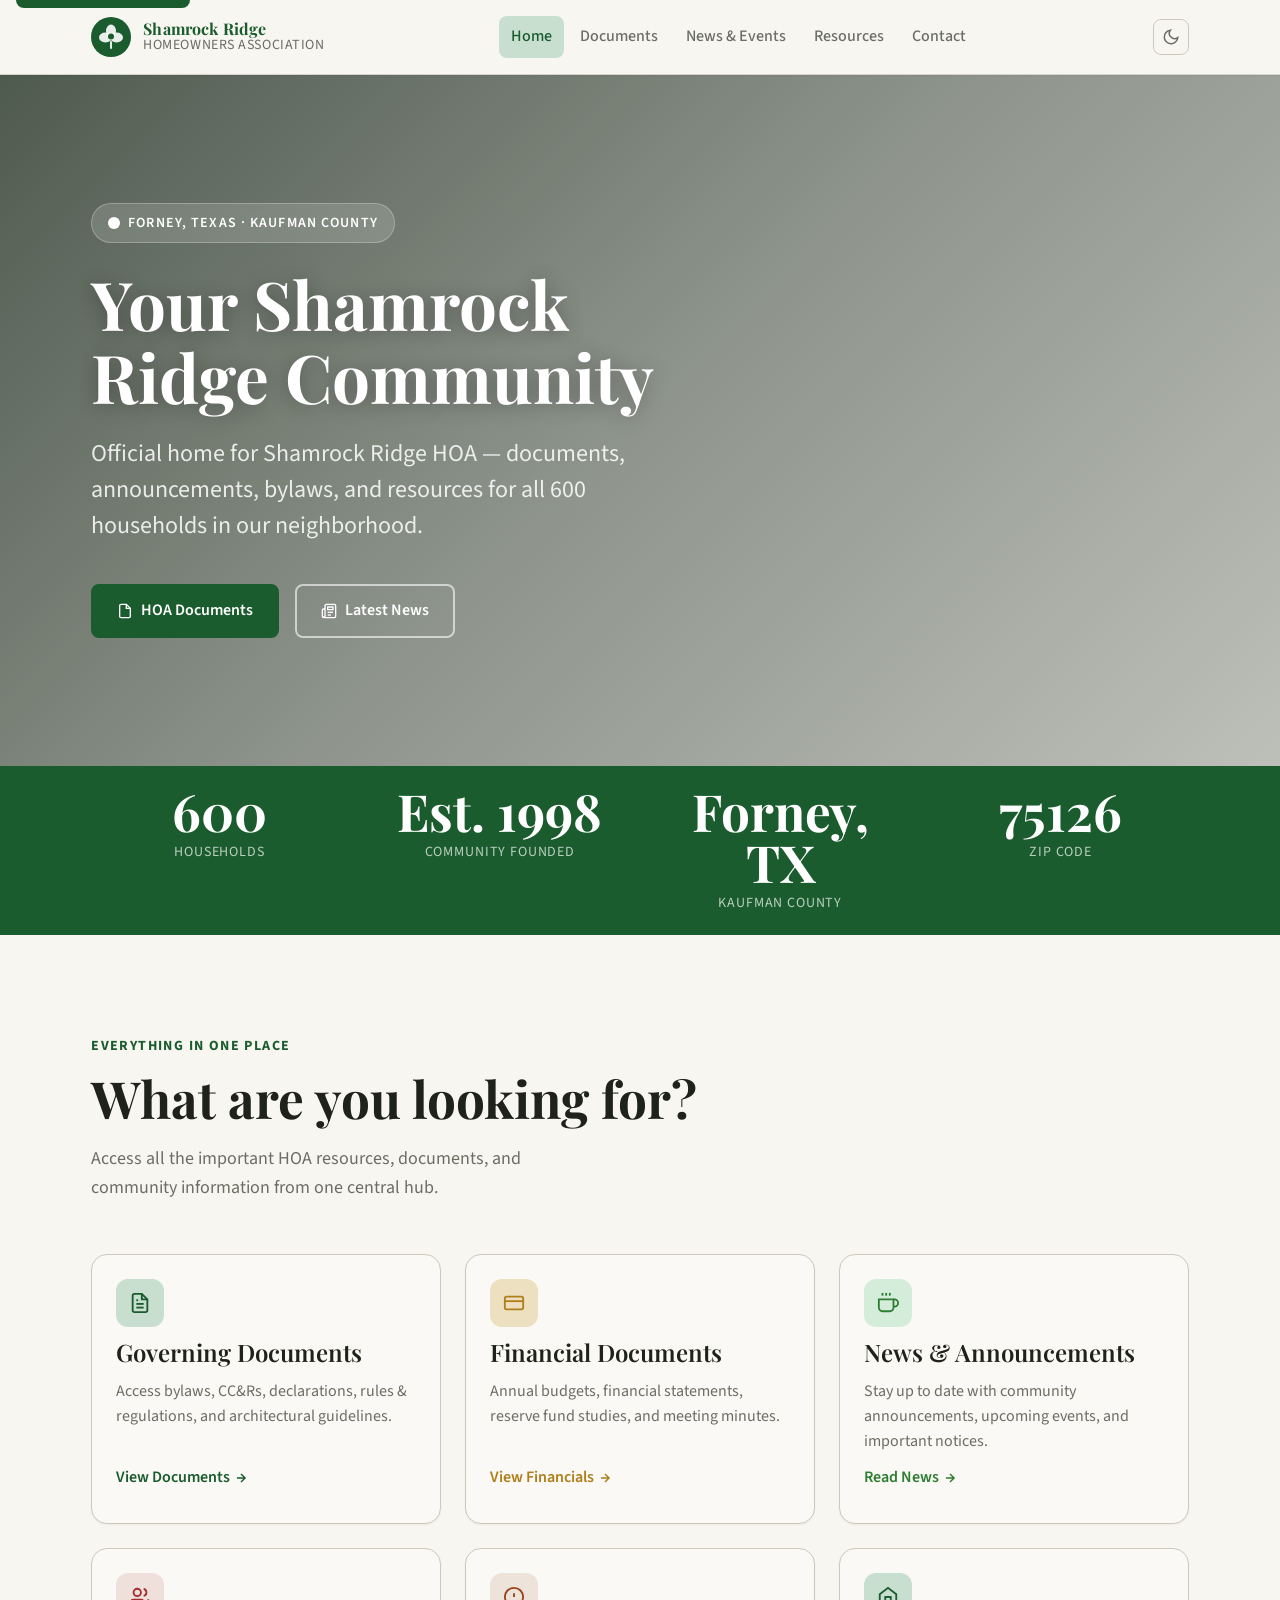
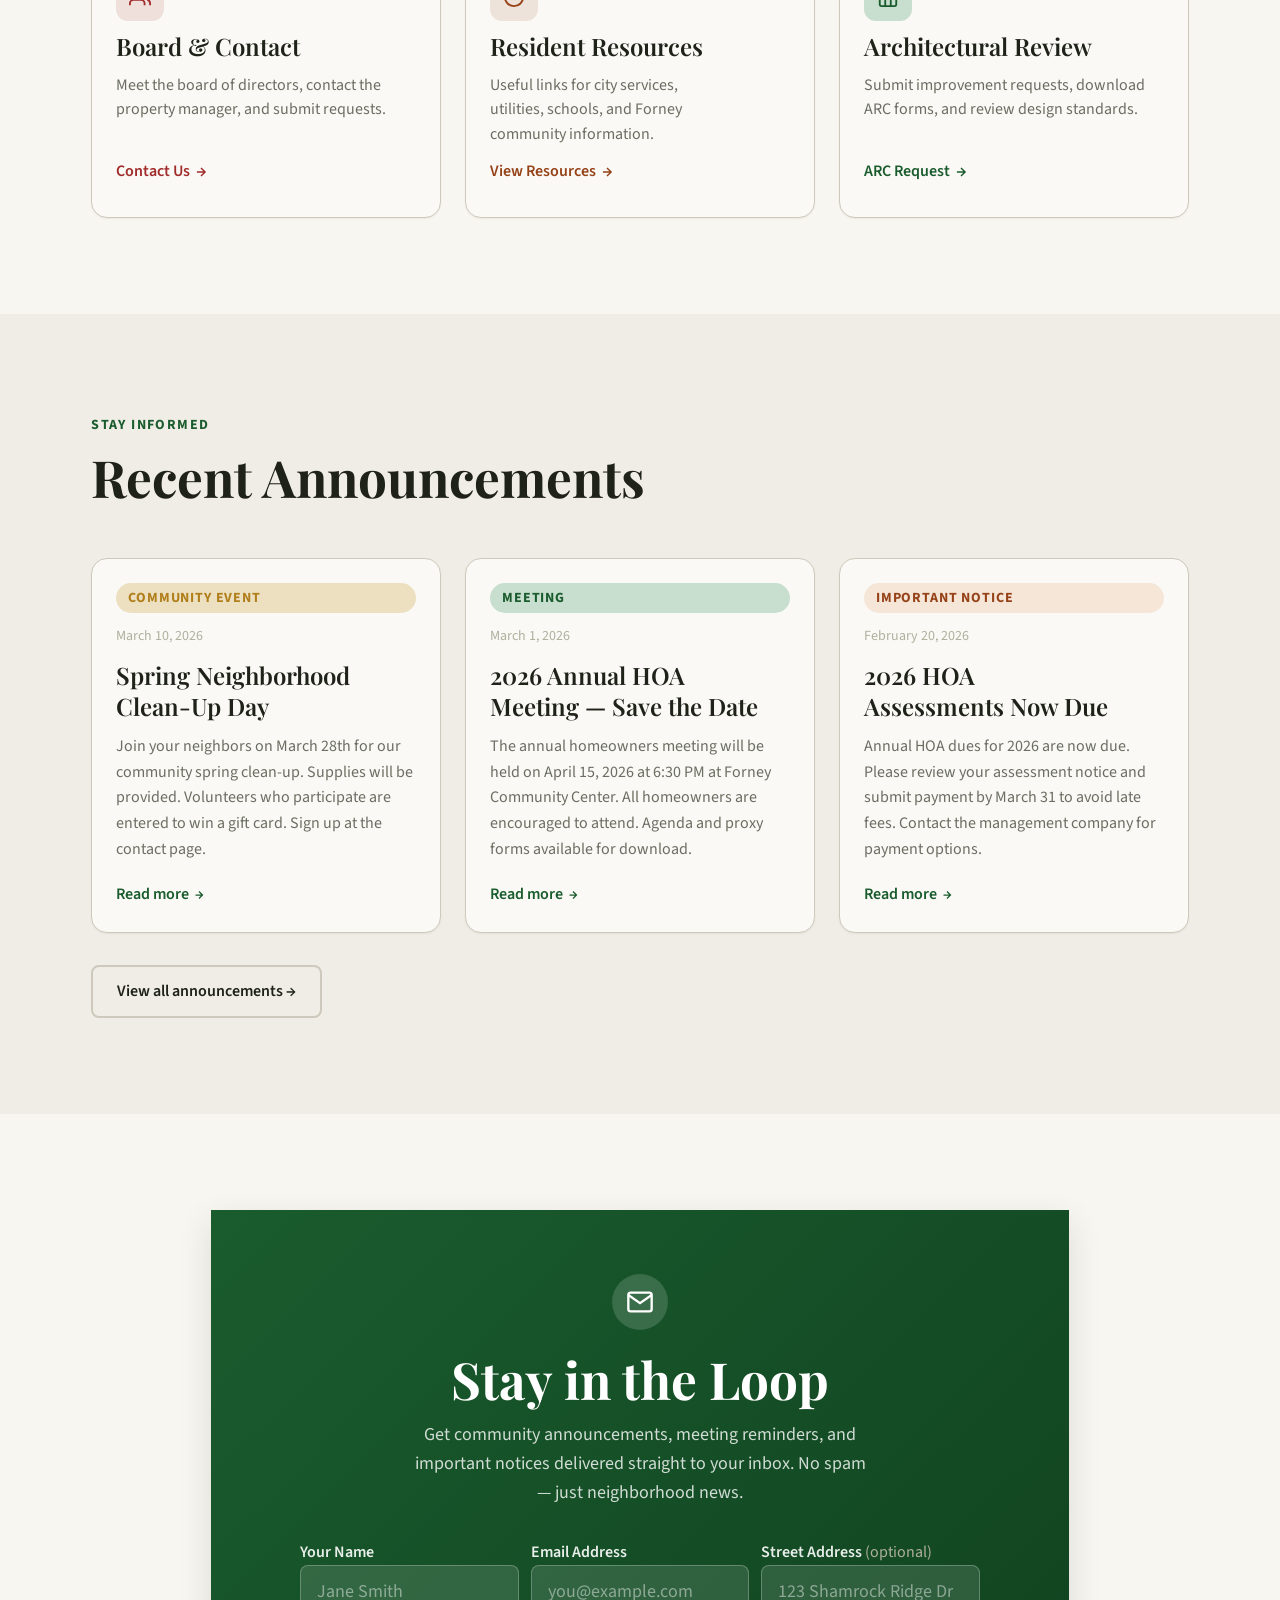
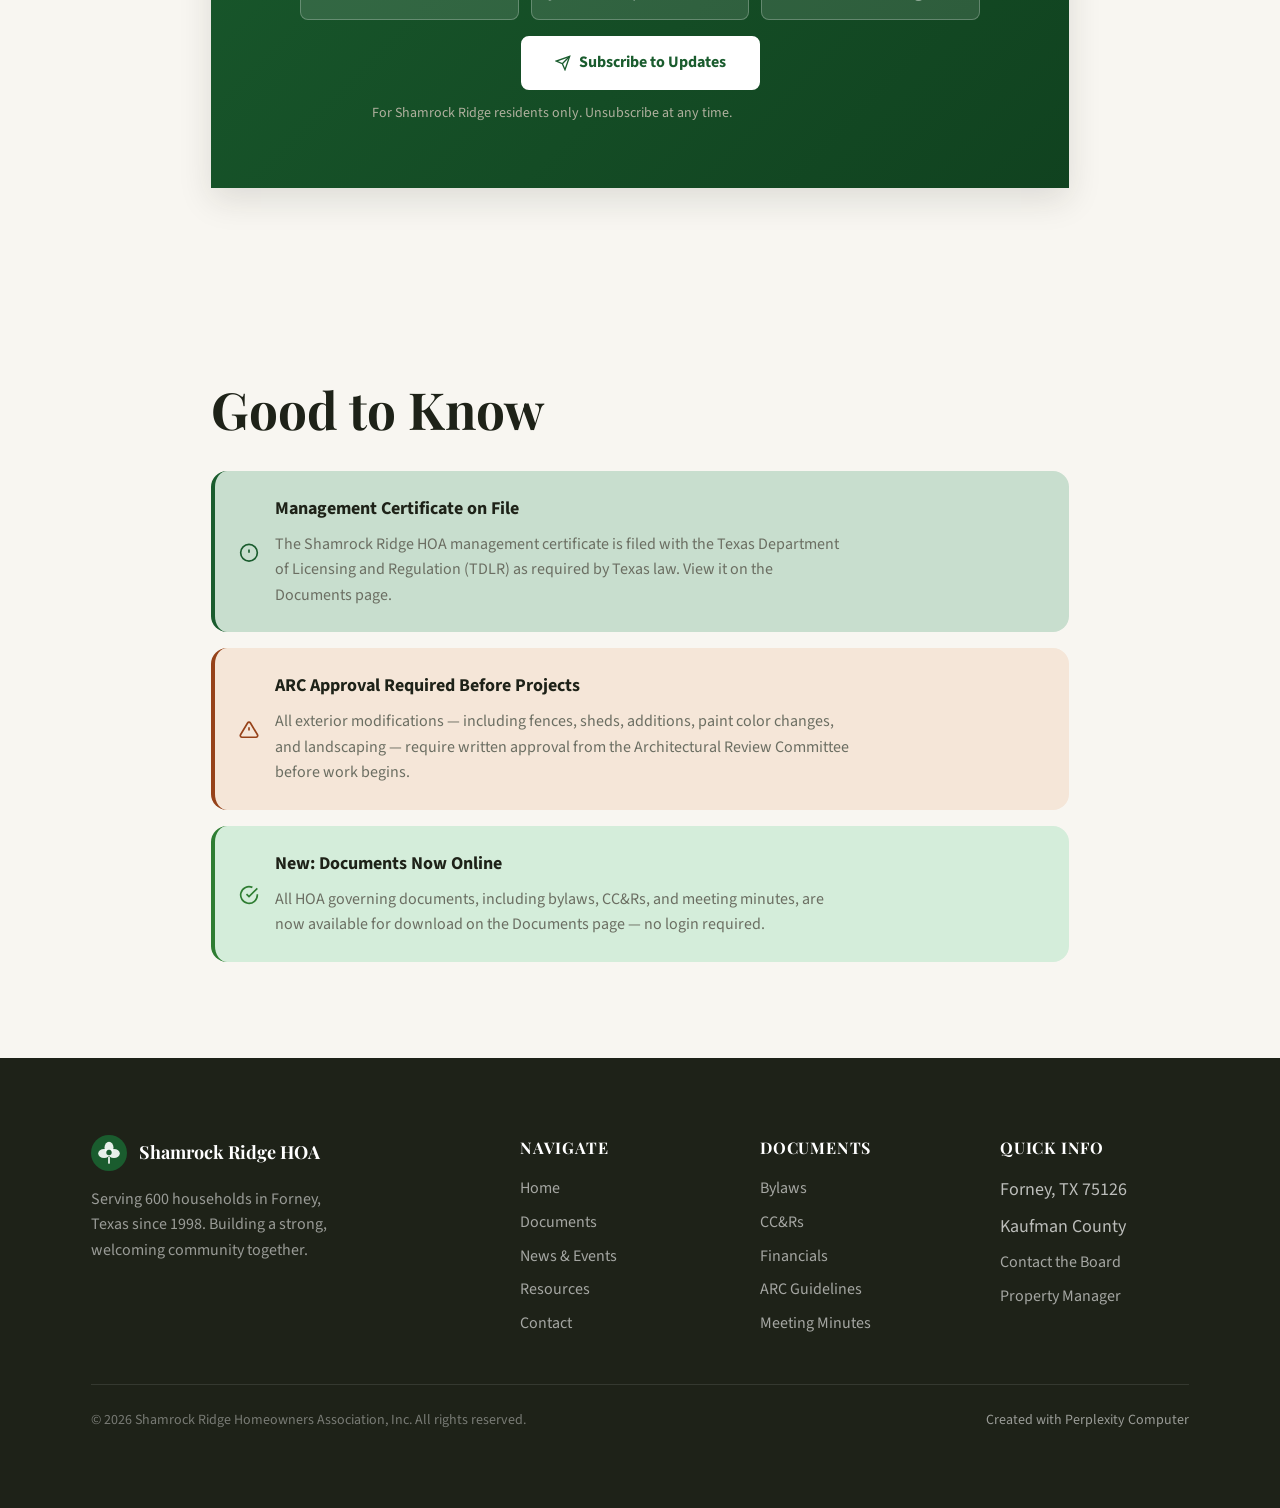
==== commit a8dfaa21: "Add email signup section with Netlify Forms" ====
--- a/index.html
+++ b/index.html
@@ -271,6 +271,45 @@
       </div>
       <div class="mt-8">
         <a href="./news.html" class="btn btn-secondary">View all announcements →</a>
+      </div>
+    </div>
+  </section>
+
+  <!-- Email Signup -->
+  <section class="section" aria-labelledby="signup-heading">
+    <div class="container container--narrow">
+      <div class="email-signup-box">
+        <div class="email-signup-icon" aria-hidden="true">
+          <svg width="28" height="28" viewBox="0 0 24 24" fill="none" stroke="currentColor" stroke-width="2"><path d="M4 4h16c1.1 0 2 .9 2 2v12c0 1.1-.9 2-2 2H4c-1.1 0-2-.9-2-2V6c0-1.1.9-2 2-2z"/><polyline points="22,6 12,13 2,6"/></svg>
+        </div>
+        <h2 class="email-signup-title" id="signup-heading">Stay in the Loop</h2>
+        <p class="email-signup-desc">Get community announcements, meeting reminders, and important notices delivered straight to your inbox. No spam — just neighborhood news.</p>
+        <form class="email-signup-form" name="newsletter" method="POST" data-netlify="true" netlify-honeypot="bot-field" novalidate>
+          <input type="hidden" name="form-name" value="newsletter">
+          <p style="display:none"><label>Don't fill this out: <input name="bot-field"></label></p>
+          <div class="email-signup-row">
+            <div class="email-signup-field">
+              <label class="form-label" for="signup-name">Your Name</label>
+              <input class="form-input" type="text" id="signup-name" name="name" placeholder="Jane Smith" required autocomplete="name">
+            </div>
+            <div class="email-signup-field">
+              <label class="form-label" for="signup-email">Email Address</label>
+              <input class="form-input" type="email" id="signup-email" name="email" placeholder="you@example.com" required autocomplete="email">
+            </div>
+            <div class="email-signup-field">
+              <label class="form-label" for="signup-address">Street Address <span style="font-weight:400;color:var(--color-text-faint)">(optional)</span></label>
+              <input class="form-input" type="text" id="signup-address" name="address" placeholder="123 Shamrock Ridge Dr">
+            </div>
+          </div>
+          <div id="signup-success" style="display:none;padding:var(--space-3) var(--space-4);background:var(--color-success-highlight);border-radius:var(--radius-md);font-size:var(--text-sm);color:var(--color-success);margin-bottom:var(--space-4);text-align:center">
+            You're signed up! You'll receive community updates at the email you provided.
+          </div>
+          <button type="submit" class="btn btn-primary email-signup-btn">
+            <svg width="16" height="16" viewBox="0 0 24 24" fill="none" stroke="currentColor" stroke-width="2" aria-hidden="true"><path d="M22 2L11 13"/><polygon points="22 2 15 22 11 13 2 9 22 2"/></svg>
+            Subscribe to Updates
+          </button>
+          <p style="font-size:var(--text-xs);color:var(--color-text-faint);margin-top:var(--space-3);text-align:center">For Shamrock Ridge residents only. Unsubscribe at any time.</p>
+        </form>
       </div>
     </div>
   </section>
@@ -422,5 +461,23 @@
 
 <script src="https://identity.netlify.com/v1/netlify-identity-widget.js"></script>
 <script src="./cms-loader.js"></script>
+<script>
+// Email signup form — show success message on submit
+const signupForm = document.querySelector('form[name="newsletter"]');
+if (signupForm) {
+  signupForm.addEventListener('submit', function(e) {
+    // Let Netlify handle the actual POST, but show success UI
+    const successEl = document.getElementById('signup-success');
+    const btn = signupForm.querySelector('button[type="submit"]');
+    if (successEl) {
+      setTimeout(() => {
+        successEl.style.display = 'block';
+        signupForm.reset();
+        if (btn) btn.style.display = 'none';
+      }, 500);
+    }
+  });
+}
+</script>
 </body>
 </html>
--- a/style.css
+++ b/style.css
@@ -1227,3 +1227,94 @@
 @media (max-width: 700px) {
   .two-col { grid-template-columns: 1fr; }
 }
+
+/* ── Email Signup ─────────────────────────────────────────────────────────── */
+.email-signup-box {
+  background: linear-gradient(135deg, var(--color-primary) 0%, color-mix(in oklab, var(--color-primary) 80%, #000) 100%);
+  border-radius: var(--radius-2xl);
+  padding: clamp(var(--space-8), 5vw, var(--space-16));
+  text-align: center;
+  box-shadow: var(--shadow-lg);
+}
+
+.email-signup-icon {
+  display: inline-flex;
+  align-items: center;
+  justify-content: center;
+  width: 56px;
+  height: 56px;
+  background: rgba(255,255,255,0.15);
+  border-radius: 50%;
+  color: #fff;
+  margin-bottom: var(--space-5);
+}
+
+.email-signup-title {
+  font-family: var(--font-display);
+  font-size: var(--text-2xl);
+  font-weight: 700;
+  color: #fff;
+  margin-bottom: var(--space-3);
+}
+
+.email-signup-desc {
+  font-size: var(--text-base);
+  color: rgba(255,255,255,0.8);
+  max-width: 52ch;
+  margin: 0 auto var(--space-8);
+  line-height: 1.6;
+}
+
+.email-signup-form {
+  max-width: 680px;
+  margin: 0 auto;
+}
+
+.email-signup-row {
+  display: grid;
+  grid-template-columns: 1fr 1fr 1fr;
+  gap: var(--space-3);
+  margin-bottom: var(--space-4);
+}
+
+@media (max-width: 640px) {
+  .email-signup-row {
+    grid-template-columns: 1fr;
+  }
+}
+
+.email-signup-field .form-label {
+  color: rgba(255,255,255,0.9);
+  text-align: left;
+  display: block;
+}
+
+.email-signup-field .form-input {
+  background: rgba(255,255,255,0.12);
+  border-color: rgba(255,255,255,0.25);
+  color: #fff;
+}
+
+.email-signup-field .form-input::placeholder {
+  color: rgba(255,255,255,0.45);
+}
+
+.email-signup-field .form-input:focus {
+  background: rgba(255,255,255,0.18);
+  border-color: rgba(255,255,255,0.6);
+  box-shadow: 0 0 0 3px rgba(255,255,255,0.15);
+}
+
+.email-signup-btn {
+  background: #fff;
+  color: var(--color-primary);
+  border-color: #fff;
+  padding: var(--space-3) var(--space-8);
+  font-weight: 700;
+}
+
+.email-signup-btn:hover {
+  background: rgba(255,255,255,0.9);
+  border-color: rgba(255,255,255,0.9);
+  color: var(--color-primary);
+}
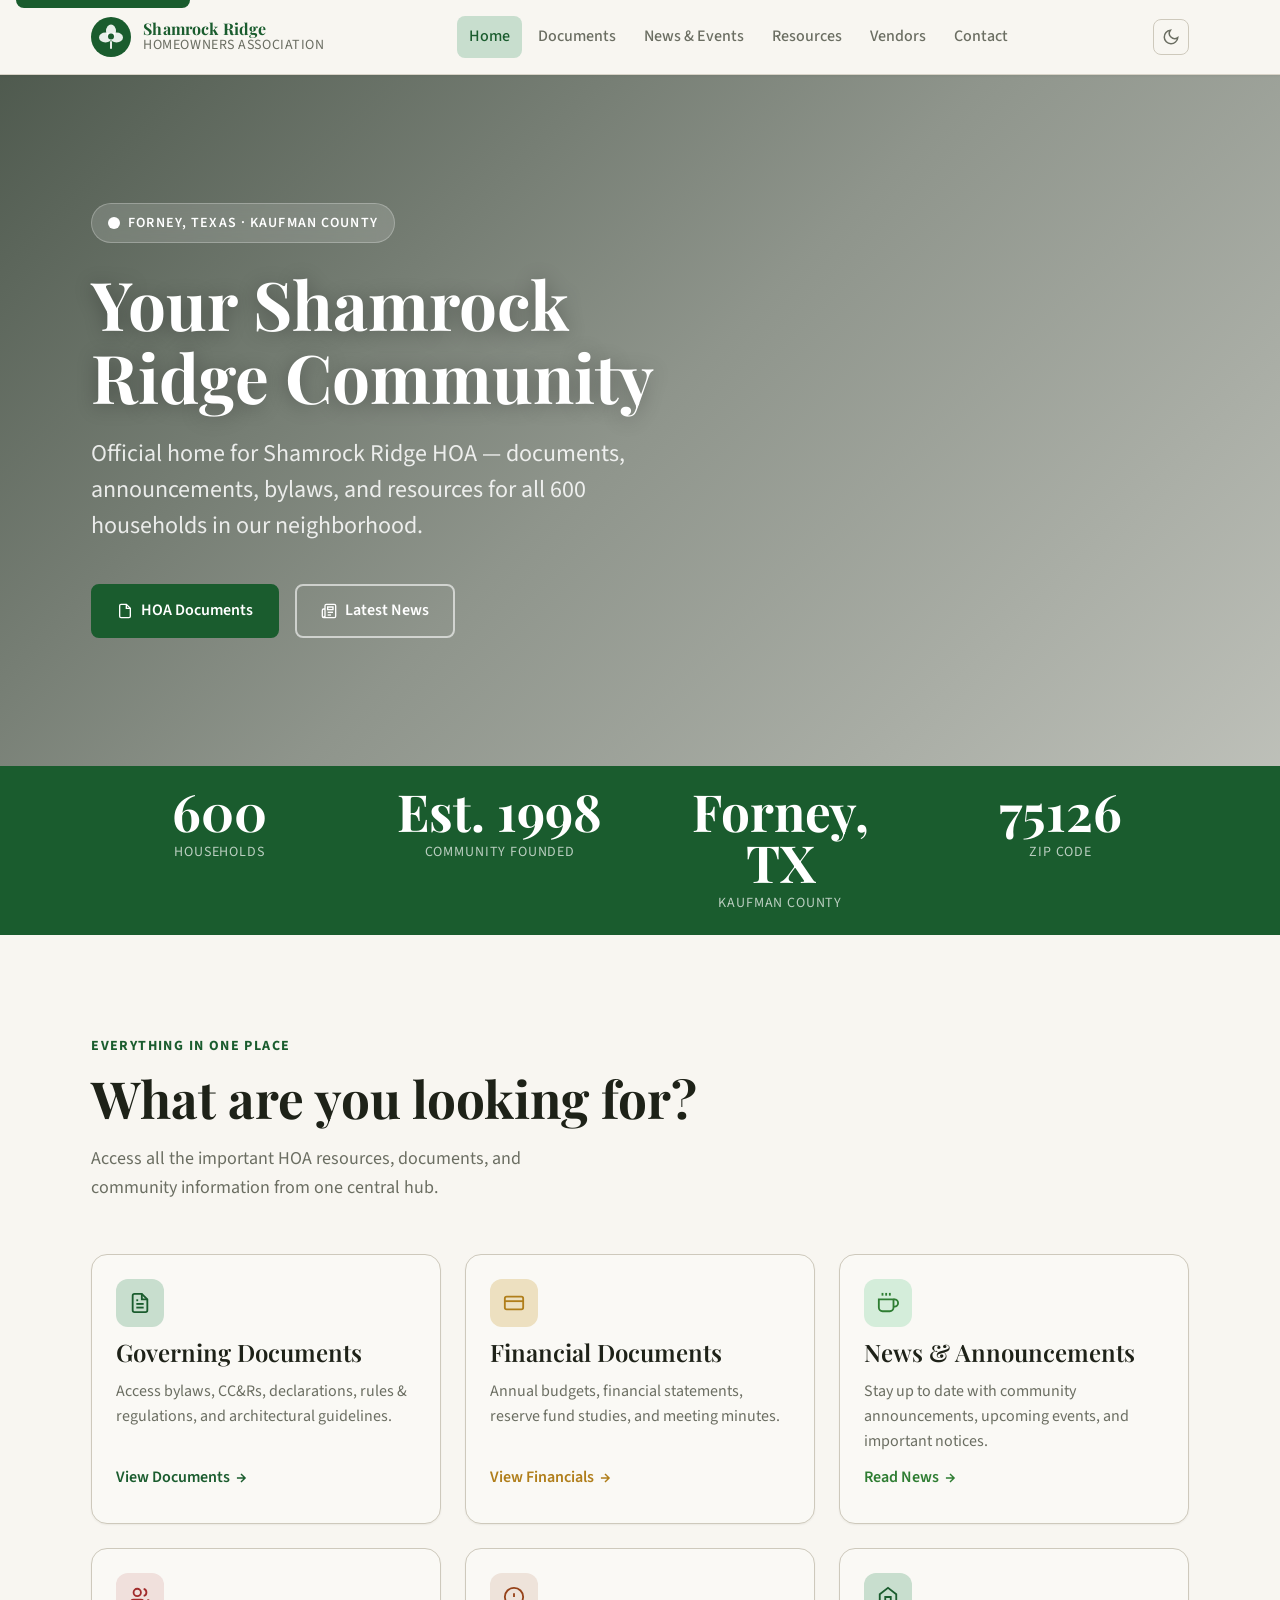
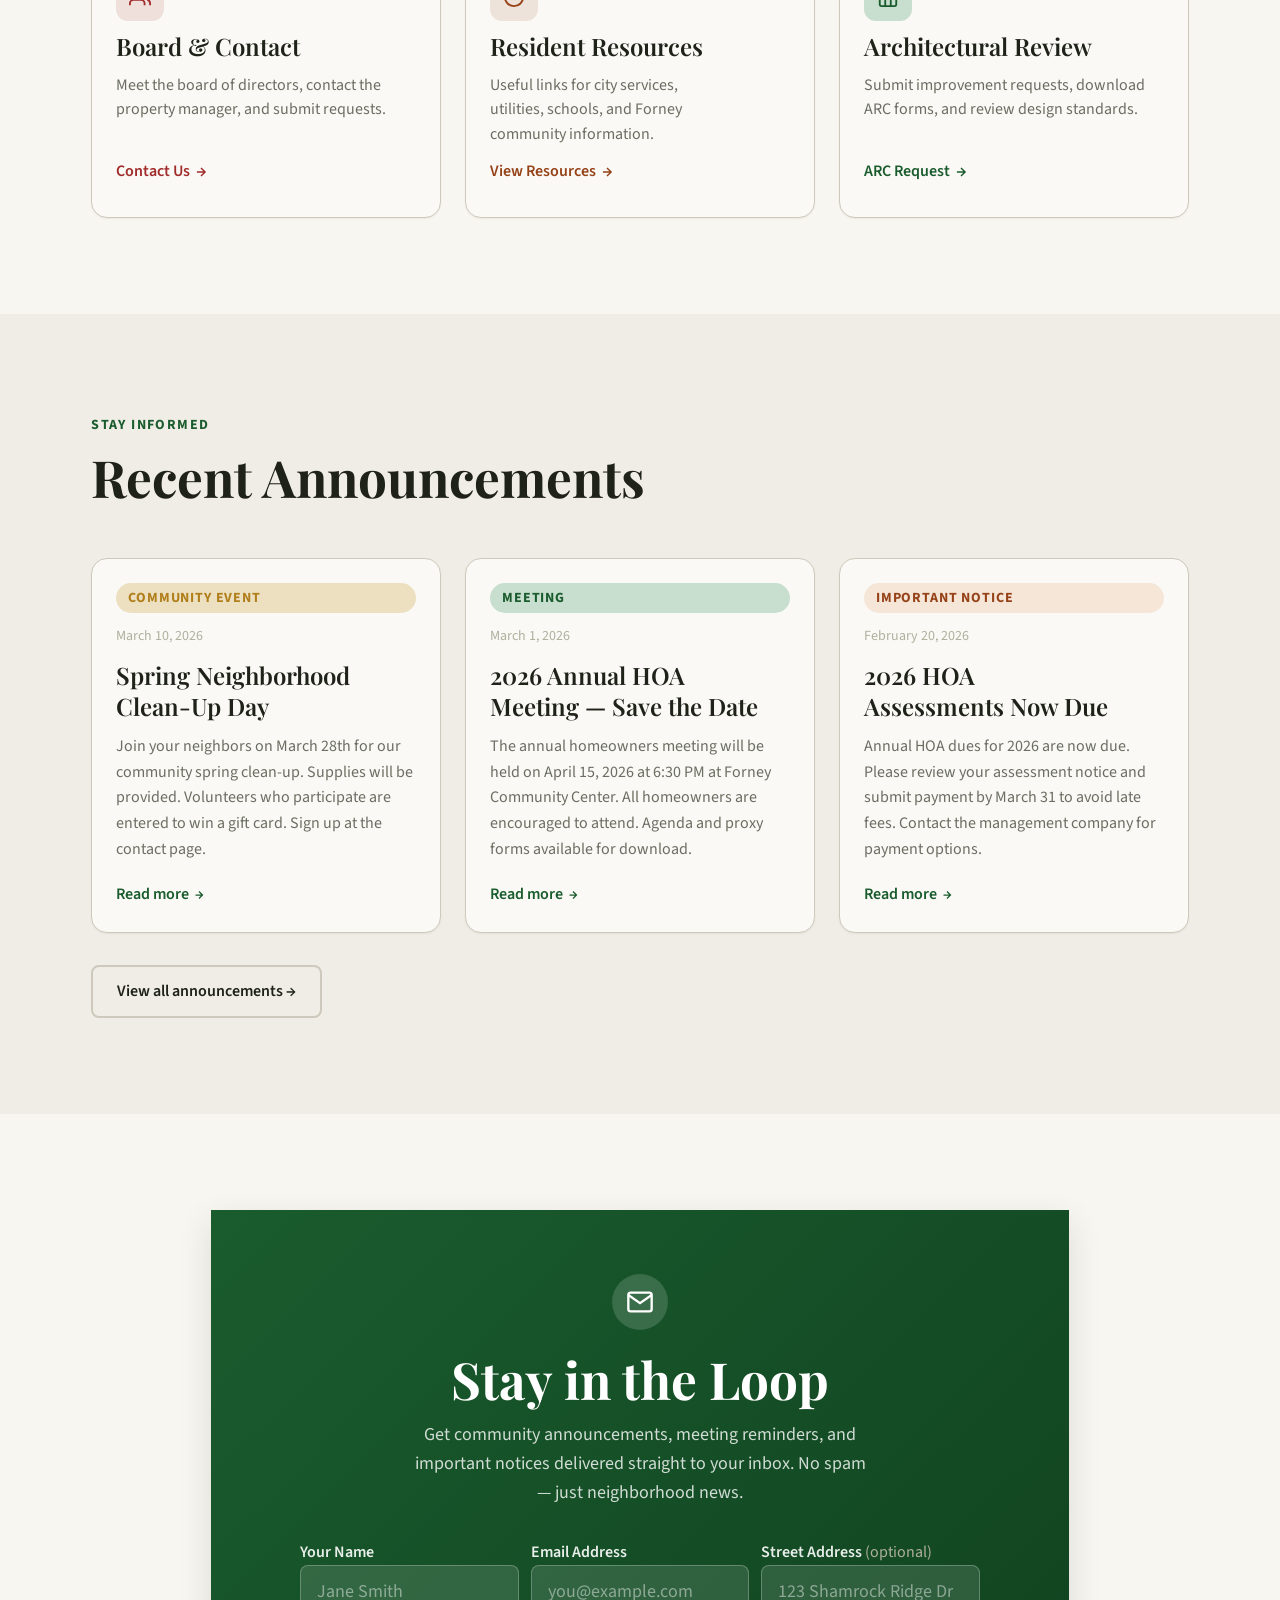
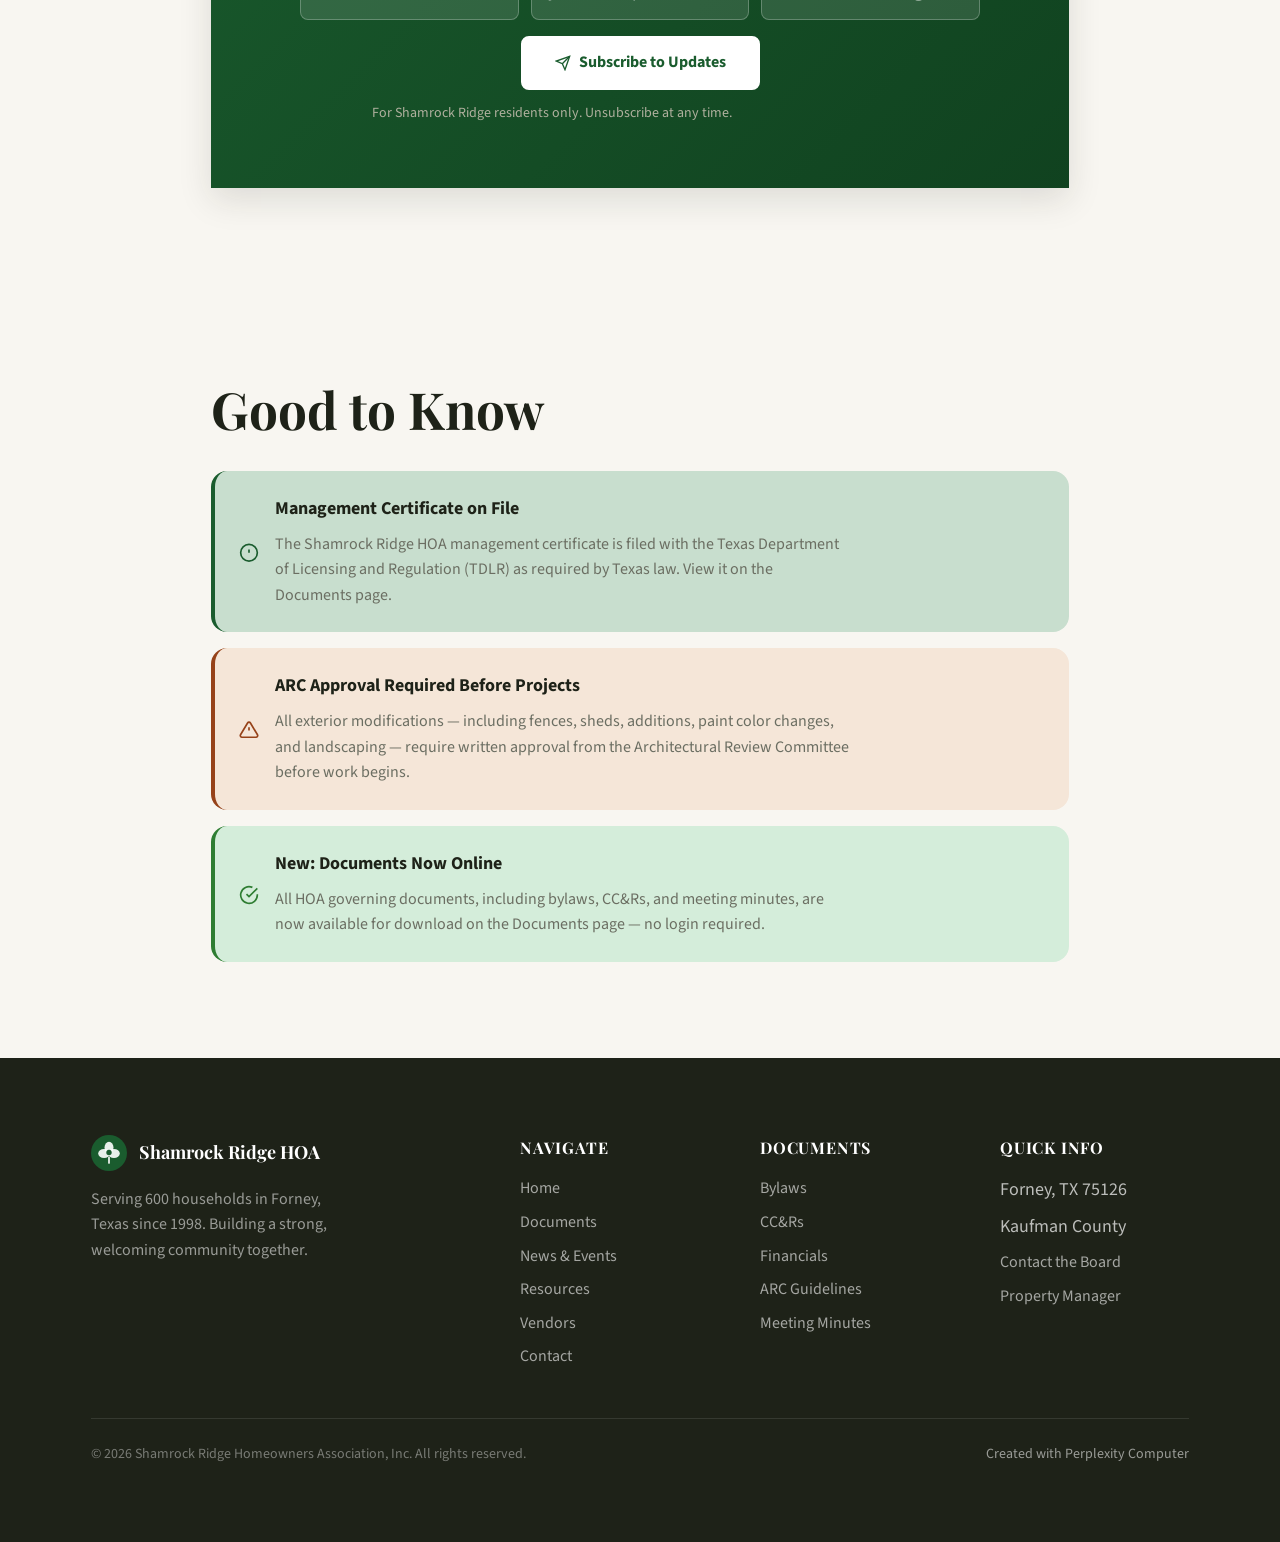
==== commit 2a898834: "Add vendor service directory with 10 Forney-area businesses - New vendors.html with searchable/filte" ====
--- a/index.html
+++ b/index.html
@@ -62,6 +62,7 @@
         <a href="./documents.html" class="nav-link">Documents</a>
         <a href="./news.html" class="nav-link">News &amp; Events</a>
         <a href="./resources.html" class="nav-link">Resources</a>
+        <a href="./vendors.html" class="nav-link">Vendors</a>
         <a href="./contact.html" class="nav-link">Contact</a>
       </nav>
 
@@ -377,6 +378,7 @@
           <a href="./documents.html">Documents</a>
           <a href="./news.html">News &amp; Events</a>
           <a href="./resources.html">Resources</a>
+          <a href="./vendors.html">Vendors</a>
           <a href="./contact.html">Contact</a>
         </nav>
       </div>
@@ -459,7 +461,7 @@
 })();
 </script>
 
-<script src="https://identity.netlify.com/v1/netlify-identity-widget.js"></script>
+
 <script src="./cms-loader.js"></script>
 <script>
 // Email signup form — show success message on submit
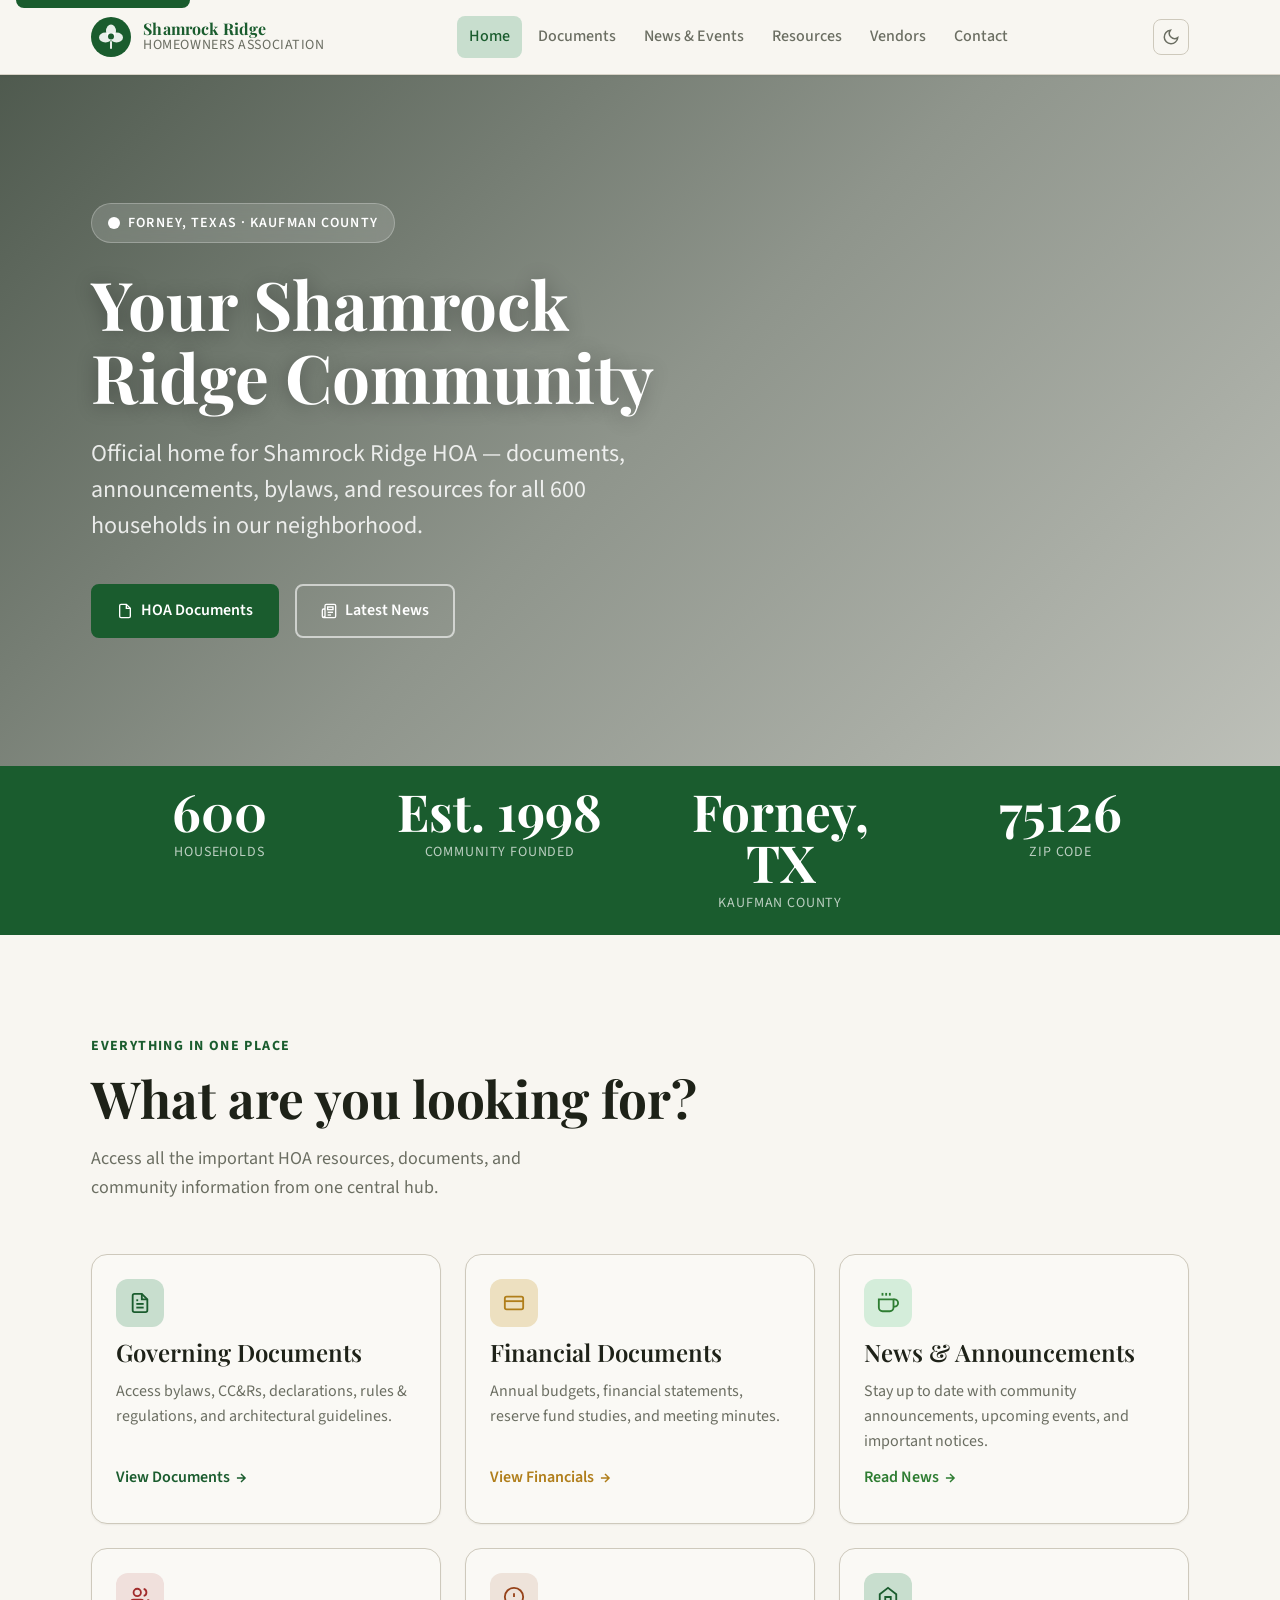
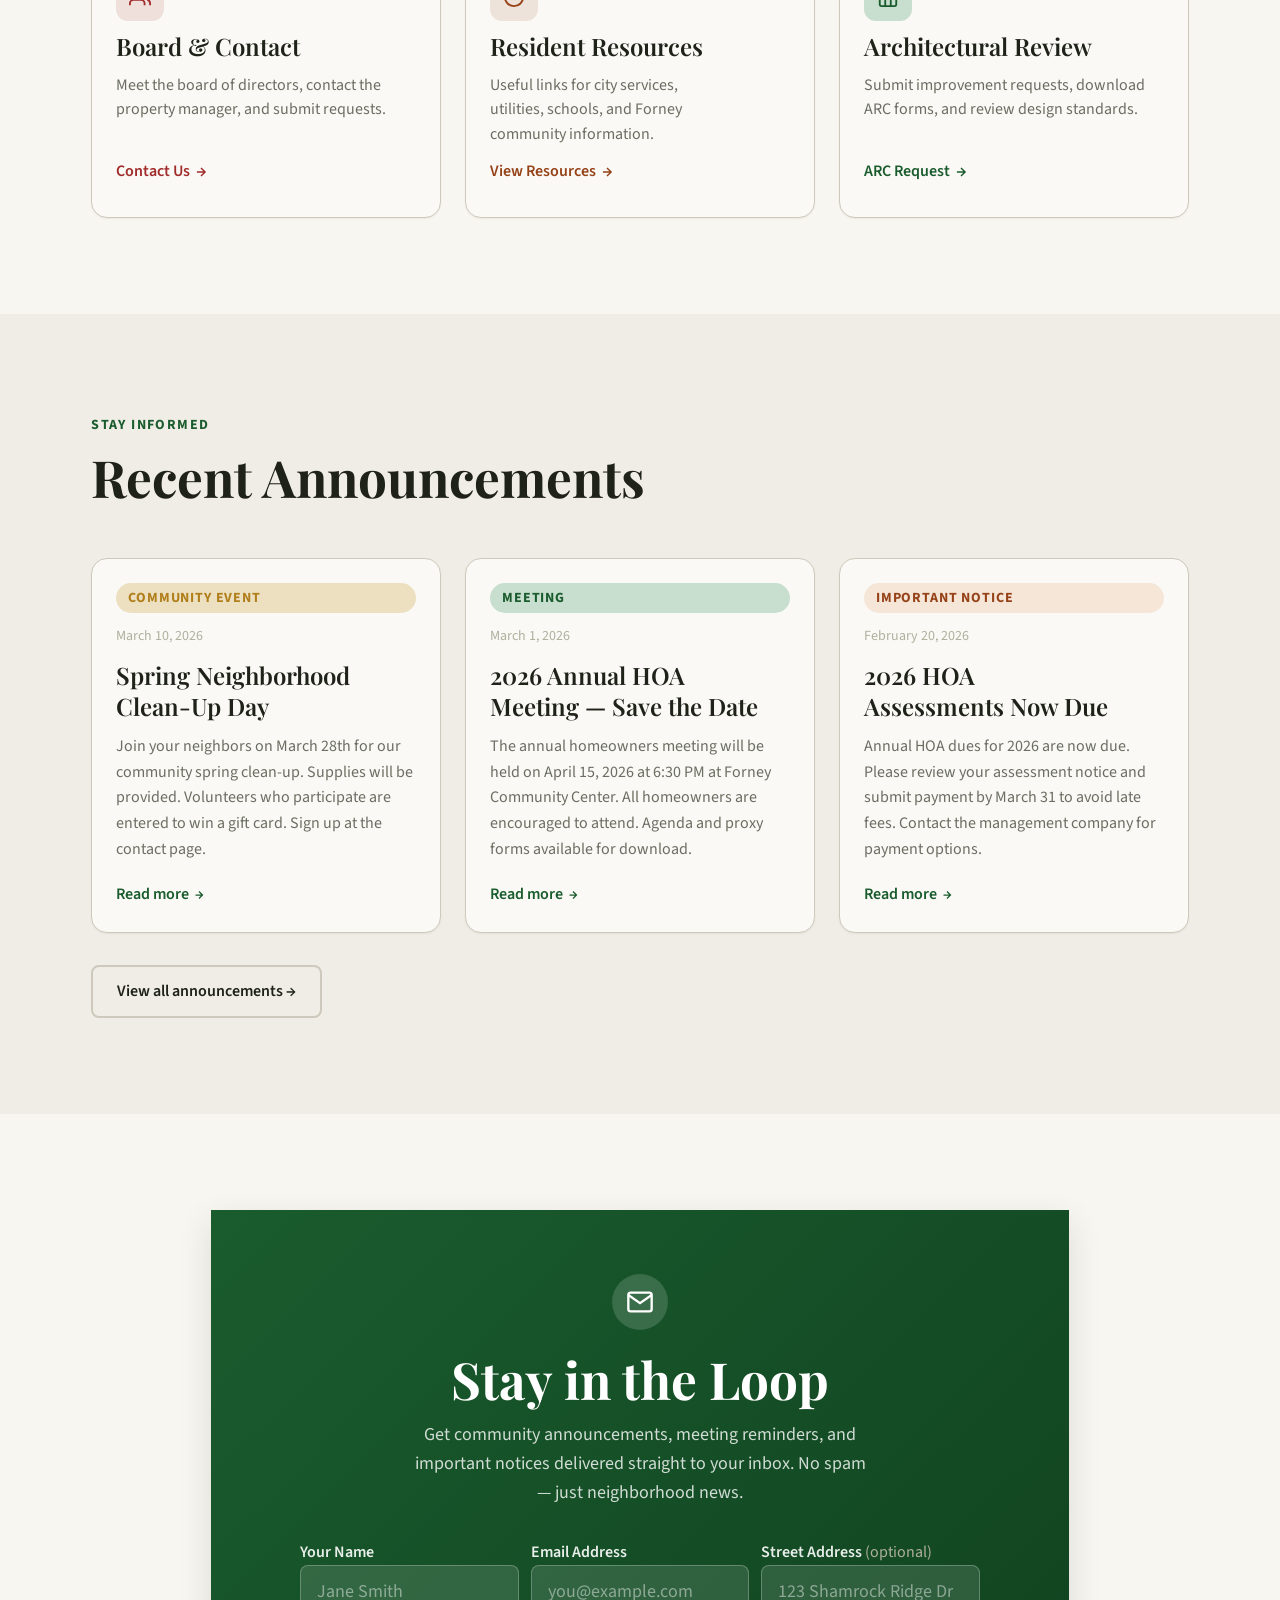
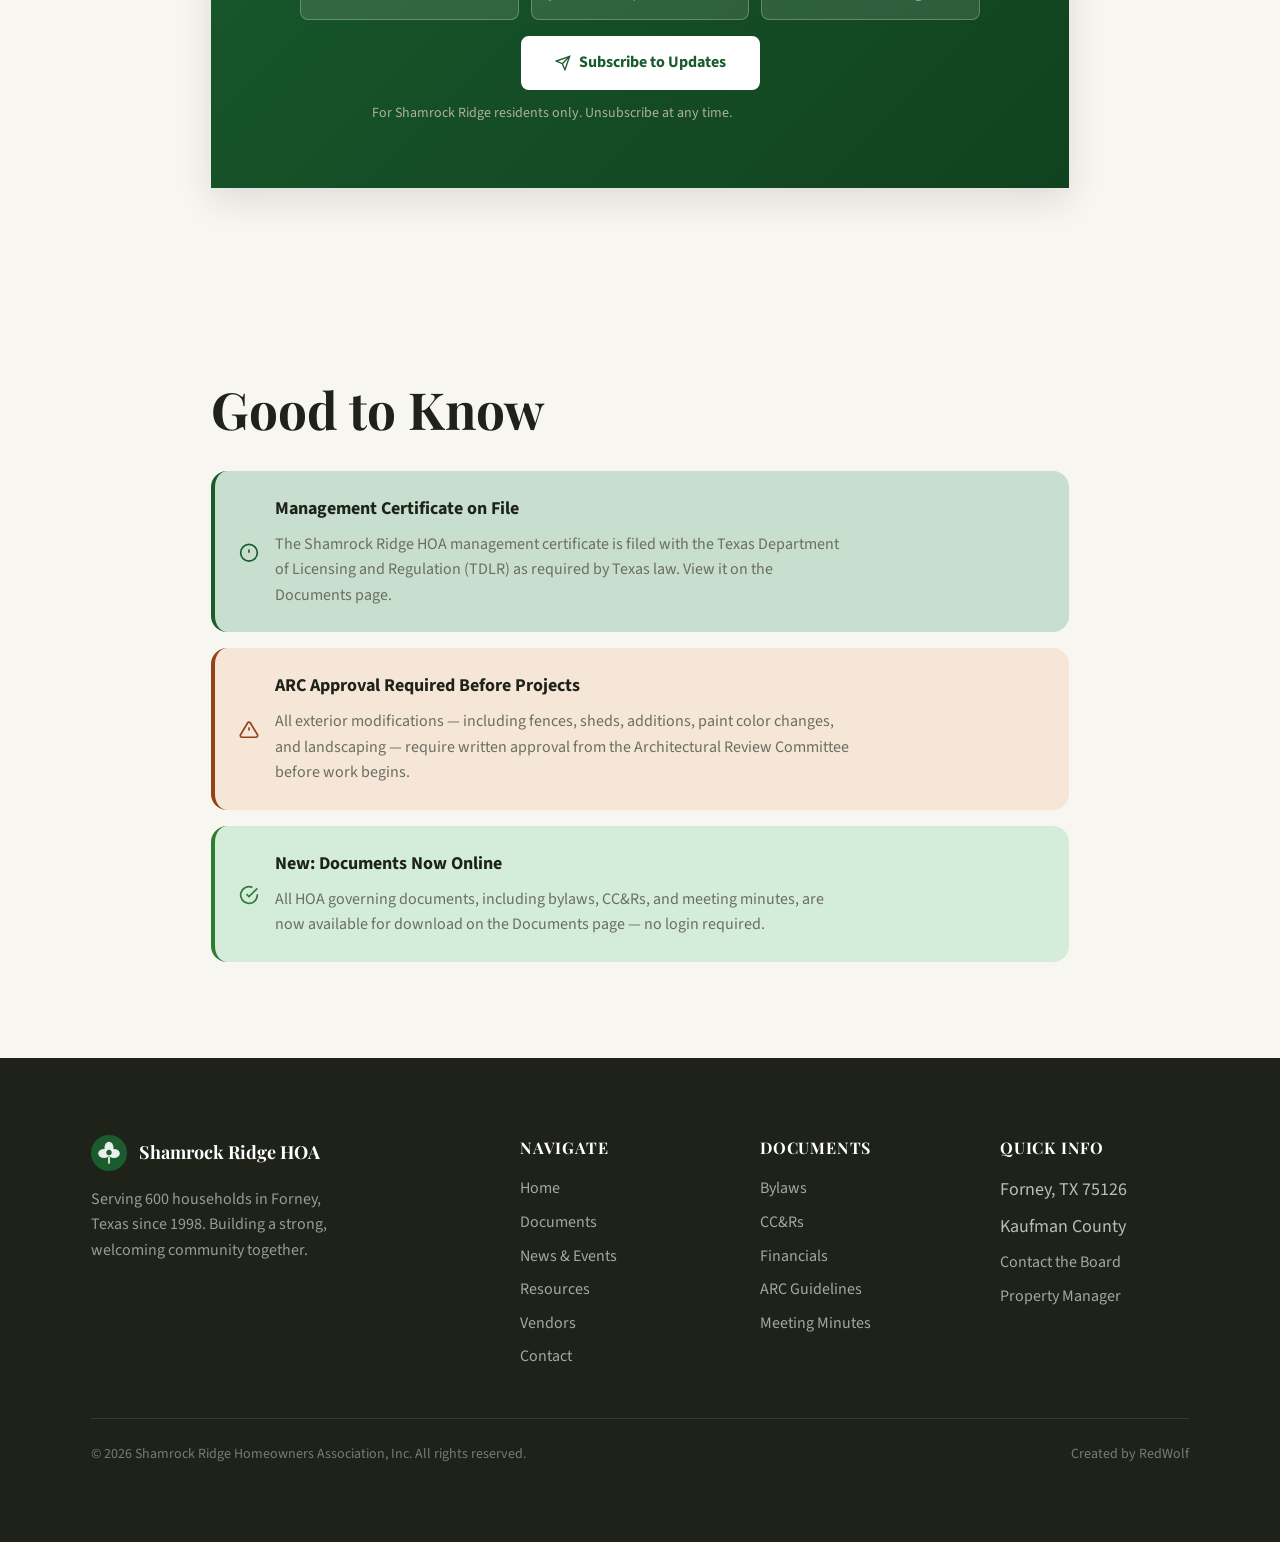
==== commit 2c7a4759: "Replace footer attribution with 'Created by RedWolf'" ====
--- a/index.html
+++ b/index.html
@@ -109,6 +109,21 @@
         </a>
       </div>
     </div>
+
+    <!-- Weather Widget -->
+    <div class="weather-widget" id="weather-widget" aria-label="Current weather in Forney, TX">
+      <div class="weather-current">
+        <div class="weather-icon-wrap" id="wx-icon">⋯</div>
+        <div class="weather-now">
+          <span class="weather-temp" id="wx-temp">--</span>
+          <span class="weather-desc" id="wx-desc">Loading…</span>
+          <span class="weather-feels" id="wx-feels"></span>
+        </div>
+      </div>
+      <div class="weather-forecast" id="wx-forecast"></div>
+      <p class="weather-credit">Weather: <a href="https://open-meteo.com" target="_blank" rel="noopener">Open-Meteo</a></p>
+    </div>
+
   </section>
 
   <!-- Stats Bar -->
@@ -408,7 +423,7 @@
 
     <div class="footer-bottom">
       <span>© 2026 Shamrock Ridge Homeowners Association, Inc. All rights reserved.</span>
-      <a href="https://www.perplexity.ai/computer" target="_blank" rel="noopener noreferrer">Created with Perplexity Computer</a>
+      Created by RedWolf
     </div>
   </div>
 </footer>
@@ -481,5 +496,70 @@
   });
 }
 </script>
+
+<script>
+// ── Weather Widget — Open-Meteo (no API key required) ────────────────────────
+(function () {
+  // Forney, TX coordinates
+  const LAT = 32.75, LON = -96.47;
+  const API = `https://api.open-meteo.com/v1/forecast?latitude=${LAT}&longitude=${LON}` +
+    `&current=temperature_2m,apparent_temperature,weather_code,wind_speed_10m,relative_humidity_2m` +
+    `&daily=weather_code,temperature_2m_max,temperature_2m_min` +
+    `&temperature_unit=fahrenheit&wind_speed_unit=mph&precipitation_unit=inch` +
+    `&timezone=America%2FChicago&forecast_days=5`;
+
+  // WMO weather code → { label, emoji }
+  function wxInfo(code) {
+    if (code === 0)              return { label: 'Clear', icon: '☀️' };
+    if (code <= 2)               return { label: 'Partly Cloudy', icon: '⛅' };
+    if (code === 3)              return { label: 'Overcast', icon: '☁️' };
+    if (code <= 49)              return { label: 'Foggy', icon: '🌫️' };
+    if (code <= 57)              return { label: 'Drizzle', icon: '🌦️' };
+    if (code <= 67)              return { label: 'Rain', icon: '🌧️' };
+    if (code <= 77)              return { label: 'Snow', icon: '❄️' };
+    if (code <= 82)              return { label: 'Rain Showers', icon: '🌦️' };
+    if (code <= 86)              return { label: 'Snow Showers', icon: '🌨️' };
+    if (code >= 95)              return { label: 'Thunderstorms', icon: '⛈️' };
+    return { label: 'Cloudy', icon: '☁️' };
+  }
+
+  const DAYS = ['Sun','Mon','Tue','Wed','Thu','Fri','Sat'];
+
+  fetch(API)
+    .then(r => r.json())
+    .then(data => {
+      const c = data.current;
+      const d = data.daily;
+      const info = wxInfo(c.weather_code);
+
+      document.getElementById('wx-icon').textContent  = info.icon;
+      document.getElementById('wx-temp').textContent  = Math.round(c.temperature_2m) + '°';
+      document.getElementById('wx-desc').textContent  = info.label;
+      document.getElementById('wx-feels').textContent =
+        `Feels like ${Math.round(c.apparent_temperature)}° · Humidity ${c.relative_humidity_2m}%`;
+
+      // 5-day forecast
+      const forecastEl = document.getElementById('wx-forecast');
+      forecastEl.innerHTML = d.time.map((dateStr, i) => {
+        const dayName = i === 0 ? 'Today' : DAYS[new Date(dateStr + 'T12:00:00').getDay()];
+        const fx = wxInfo(d.weather_code[i]);
+        return `
+          <div class="wx-day">
+            <span class="wx-day-name">${dayName}</span>
+            <span class="wx-day-icon">${fx.icon}</span>
+            <span class="wx-day-hi">${Math.round(d.temperature_2m_max[i])}°</span>
+            <span class="wx-day-lo">${Math.round(d.temperature_2m_min[i])}°</span>
+          </div>`;
+      }).join('');
+
+      document.getElementById('weather-widget').style.opacity = '1';
+    })
+    .catch(() => {
+      // Fail silently — hide widget if API unreachable
+      const w = document.getElementById('weather-widget');
+      if (w) w.style.display = 'none';
+    });
+})();
+</script>
 </body>
 </html>
--- a/style.css
+++ b/style.css
@@ -1318,3 +1318,145 @@
   border-color: rgba(255,255,255,0.9);
   color: var(--color-primary);
 }
+
+/* ── Weather Widget ──────────────────────────────────────────────────────────── */
+
+.weather-widget {
+  position: absolute;
+  bottom: var(--space-8);
+  right: var(--space-8);
+  width: 280px;
+  background: rgba(10, 30, 15, 0.55);
+  backdrop-filter: blur(14px) saturate(1.4);
+  -webkit-backdrop-filter: blur(14px) saturate(1.4);
+  border: 1px solid rgba(255, 255, 255, 0.15);
+  border-radius: 16px;
+  padding: var(--space-5) var(--space-5) var(--space-4);
+  color: #fff;
+  z-index: 4;
+  box-shadow: 0 8px 32px rgba(0,0,0,0.35);
+}
+
+.weather-current {
+  display: flex;
+  align-items: center;
+  gap: var(--space-3);
+  margin-bottom: var(--space-4);
+}
+
+.weather-icon-wrap {
+  font-size: 2.75rem;
+  line-height: 1;
+  flex-shrink: 0;
+  filter: drop-shadow(0 2px 4px rgba(0,0,0,0.3));
+}
+
+.weather-now {
+  display: flex;
+  flex-direction: column;
+  gap: 1px;
+}
+
+.weather-temp {
+  font-family: var(--font-display);
+  font-size: 2.5rem;
+  font-weight: 700;
+  line-height: 1;
+  letter-spacing: -0.02em;
+}
+
+.weather-desc {
+  font-size: var(--text-sm);
+  font-weight: 500;
+  opacity: 0.9;
+  text-transform: capitalize;
+  margin-top: 2px;
+}
+
+.weather-feels {
+  font-size: var(--text-xs);
+  opacity: 0.65;
+  margin-top: 1px;
+}
+
+/* 5-day forecast row */
+.weather-forecast {
+  display: flex;
+  gap: 4px;
+  border-top: 1px solid rgba(255,255,255,0.12);
+  padding-top: var(--space-3);
+}
+
+.wx-day {
+  flex: 1;
+  display: flex;
+  flex-direction: column;
+  align-items: center;
+  gap: 3px;
+  padding: 4px 2px;
+  border-radius: 8px;
+  transition: background 0.15s;
+}
+
+.wx-day:hover {
+  background: rgba(255,255,255,0.1);
+}
+
+.wx-day-name {
+  font-size: 10px;
+  font-weight: 700;
+  text-transform: uppercase;
+  letter-spacing: 0.05em;
+  opacity: 0.65;
+}
+
+.wx-day-icon {
+  font-size: 1.15rem;
+  line-height: 1;
+}
+
+.wx-day-hi {
+  font-size: 11px;
+  font-weight: 700;
+  opacity: 0.95;
+}
+
+.wx-day-lo {
+  font-size: 10px;
+  opacity: 0.5;
+}
+
+.weather-credit {
+  margin-top: var(--space-3);
+  font-size: 10px;
+  opacity: 0.4;
+  text-align: right;
+}
+.weather-credit a {
+  color: inherit;
+  text-decoration: none;
+}
+.weather-credit a:hover {
+  opacity: 1;
+  text-decoration: underline;
+}
+
+/* On small screens, hide widget inside hero and show a compact bar below */
+@media (max-width: 860px) {
+  .weather-widget {
+    position: static;
+    width: 100%;
+    border-radius: 0;
+    border-left: none;
+    border-right: none;
+    border-top: none;
+    background: rgba(10, 30, 15, 0.85);
+    box-shadow: none;
+    border-radius: 0 0 0 0;
+    padding: var(--space-4) var(--space-5);
+  }
+
+  .weather-forecast {
+    gap: 2px;
+  }
+}
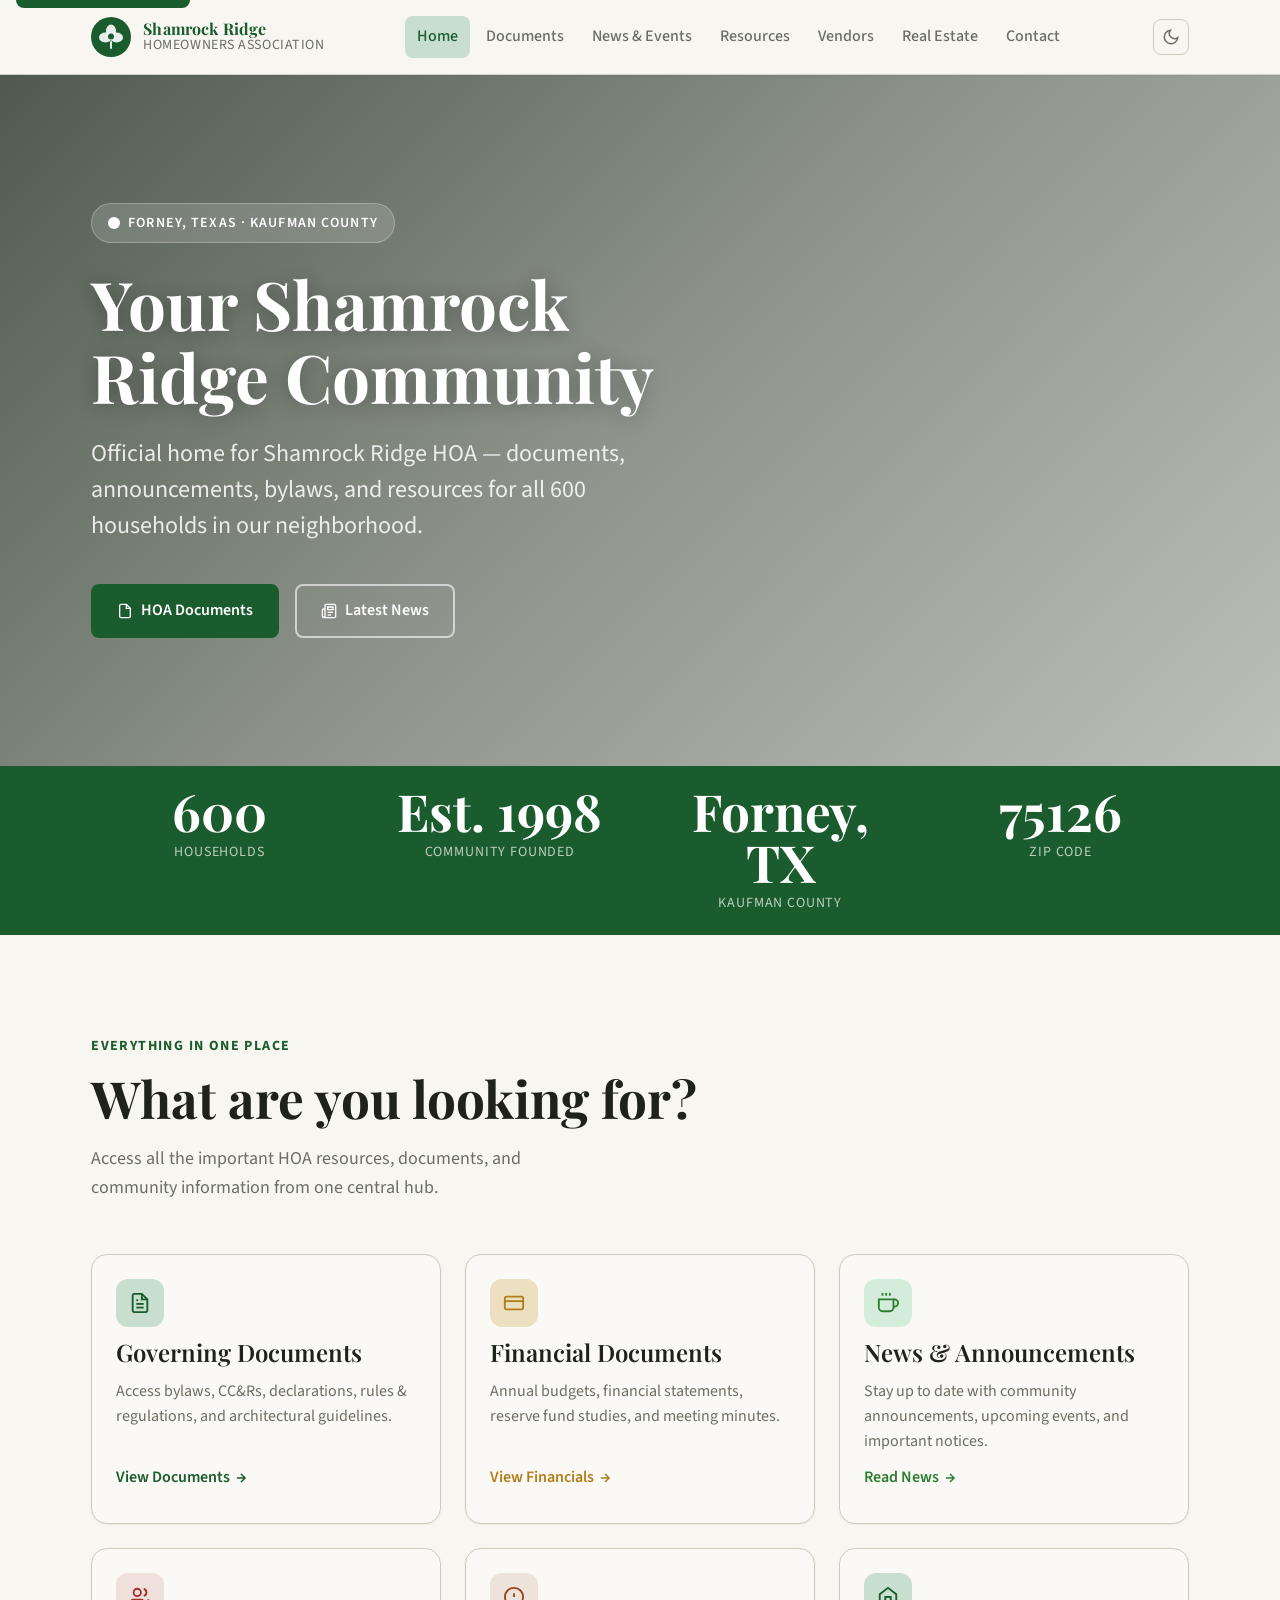
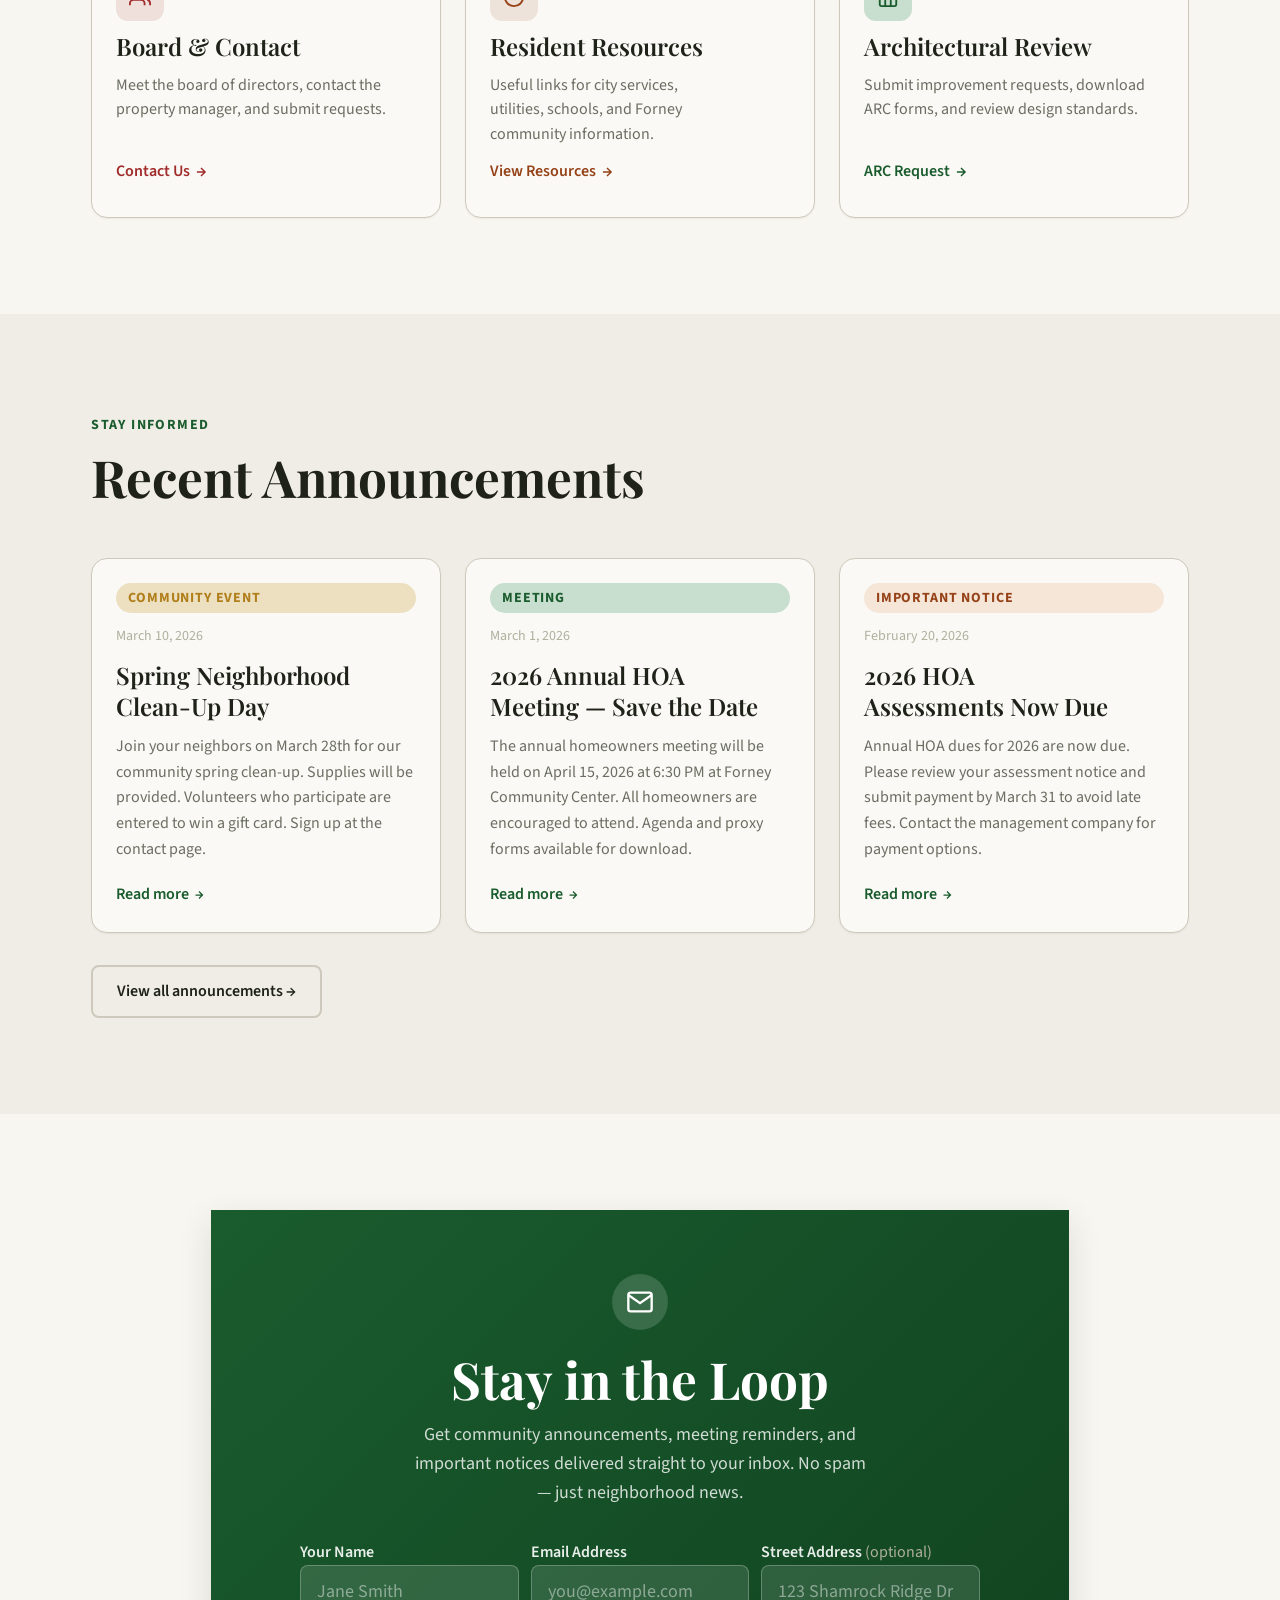
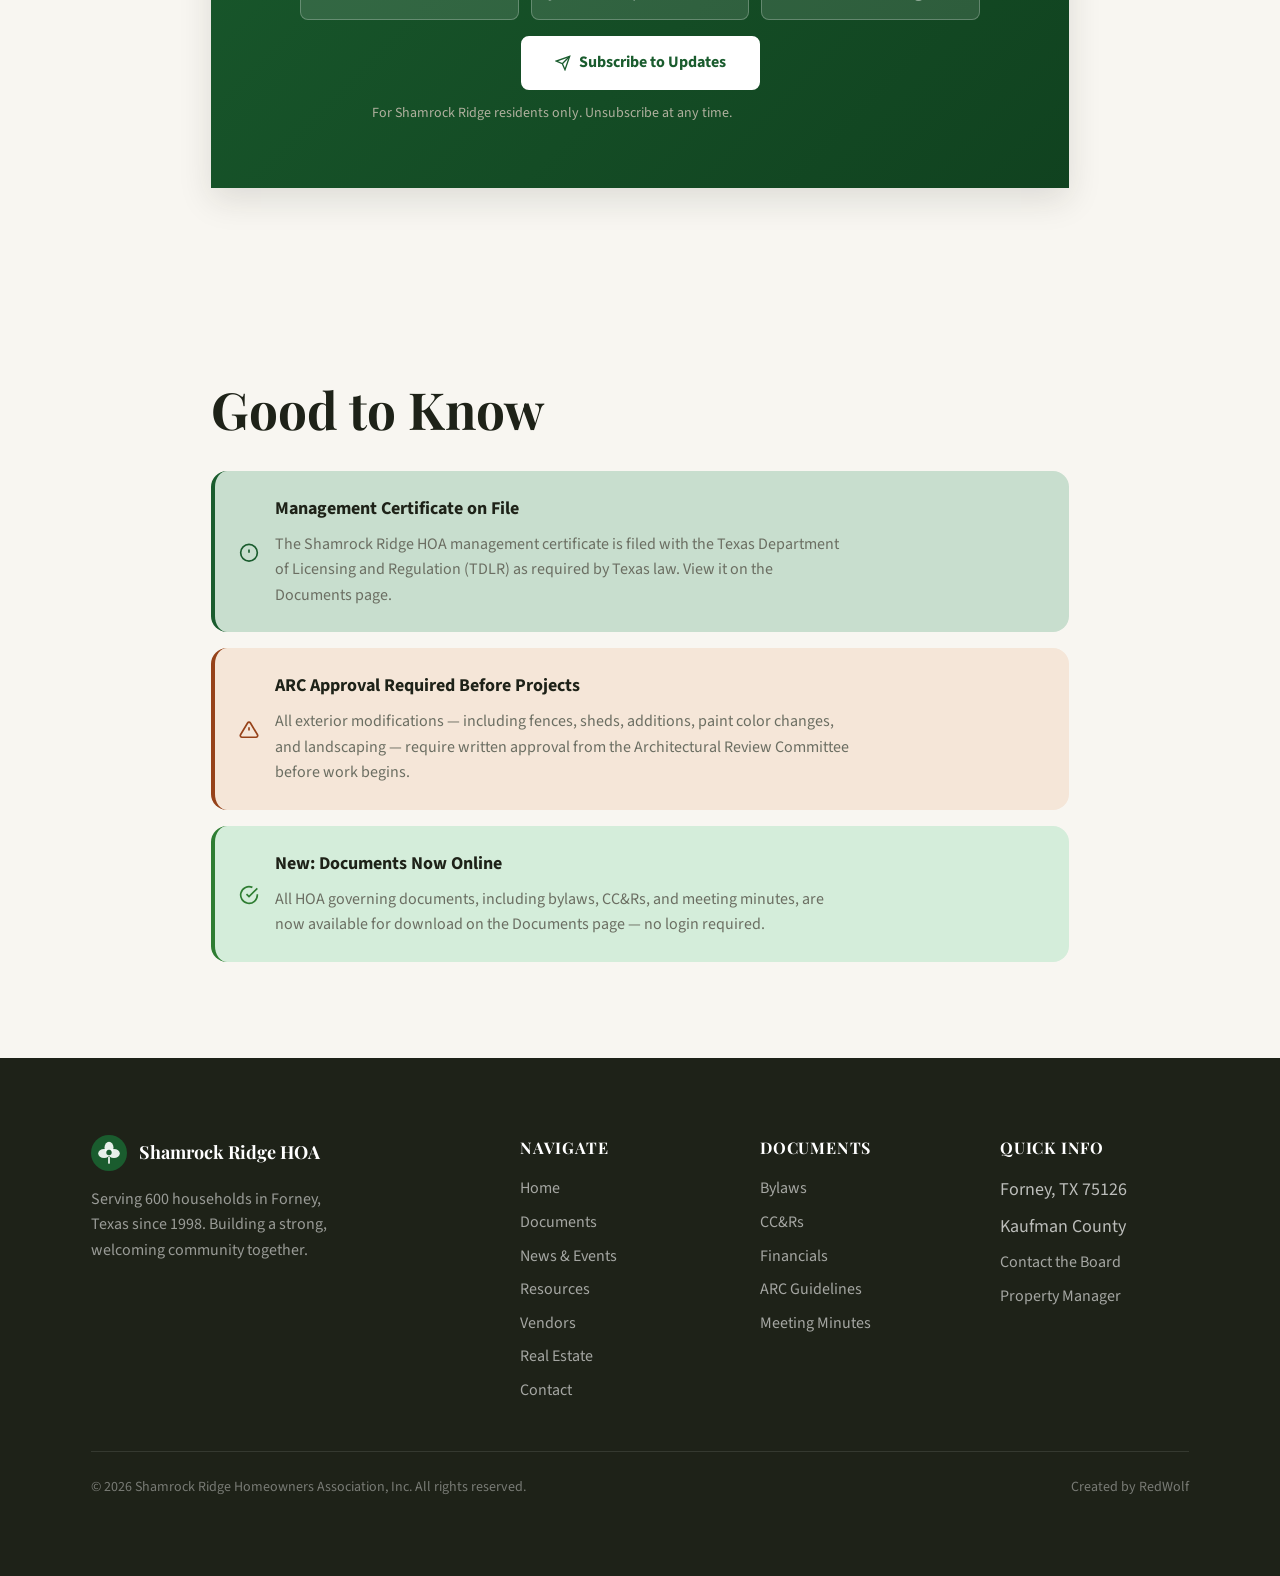
==== commit f6b4eaf5: "Add Real Estate page with home value chart, market stats, and pinned listings CMS" ====
--- a/index.html
+++ b/index.html
@@ -63,6 +63,7 @@
         <a href="./news.html" class="nav-link">News &amp; Events</a>
         <a href="./resources.html" class="nav-link">Resources</a>
         <a href="./vendors.html" class="nav-link">Vendors</a>
+        <a href="./realestate.html" class="nav-link">Real Estate</a>
         <a href="./contact.html" class="nav-link">Contact</a>
       </nav>
 
@@ -394,6 +395,7 @@
           <a href="./news.html">News &amp; Events</a>
           <a href="./resources.html">Resources</a>
           <a href="./vendors.html">Vendors</a>
+          <a href="./realestate.html">Real Estate</a>
           <a href="./contact.html">Contact</a>
         </nav>
       </div>
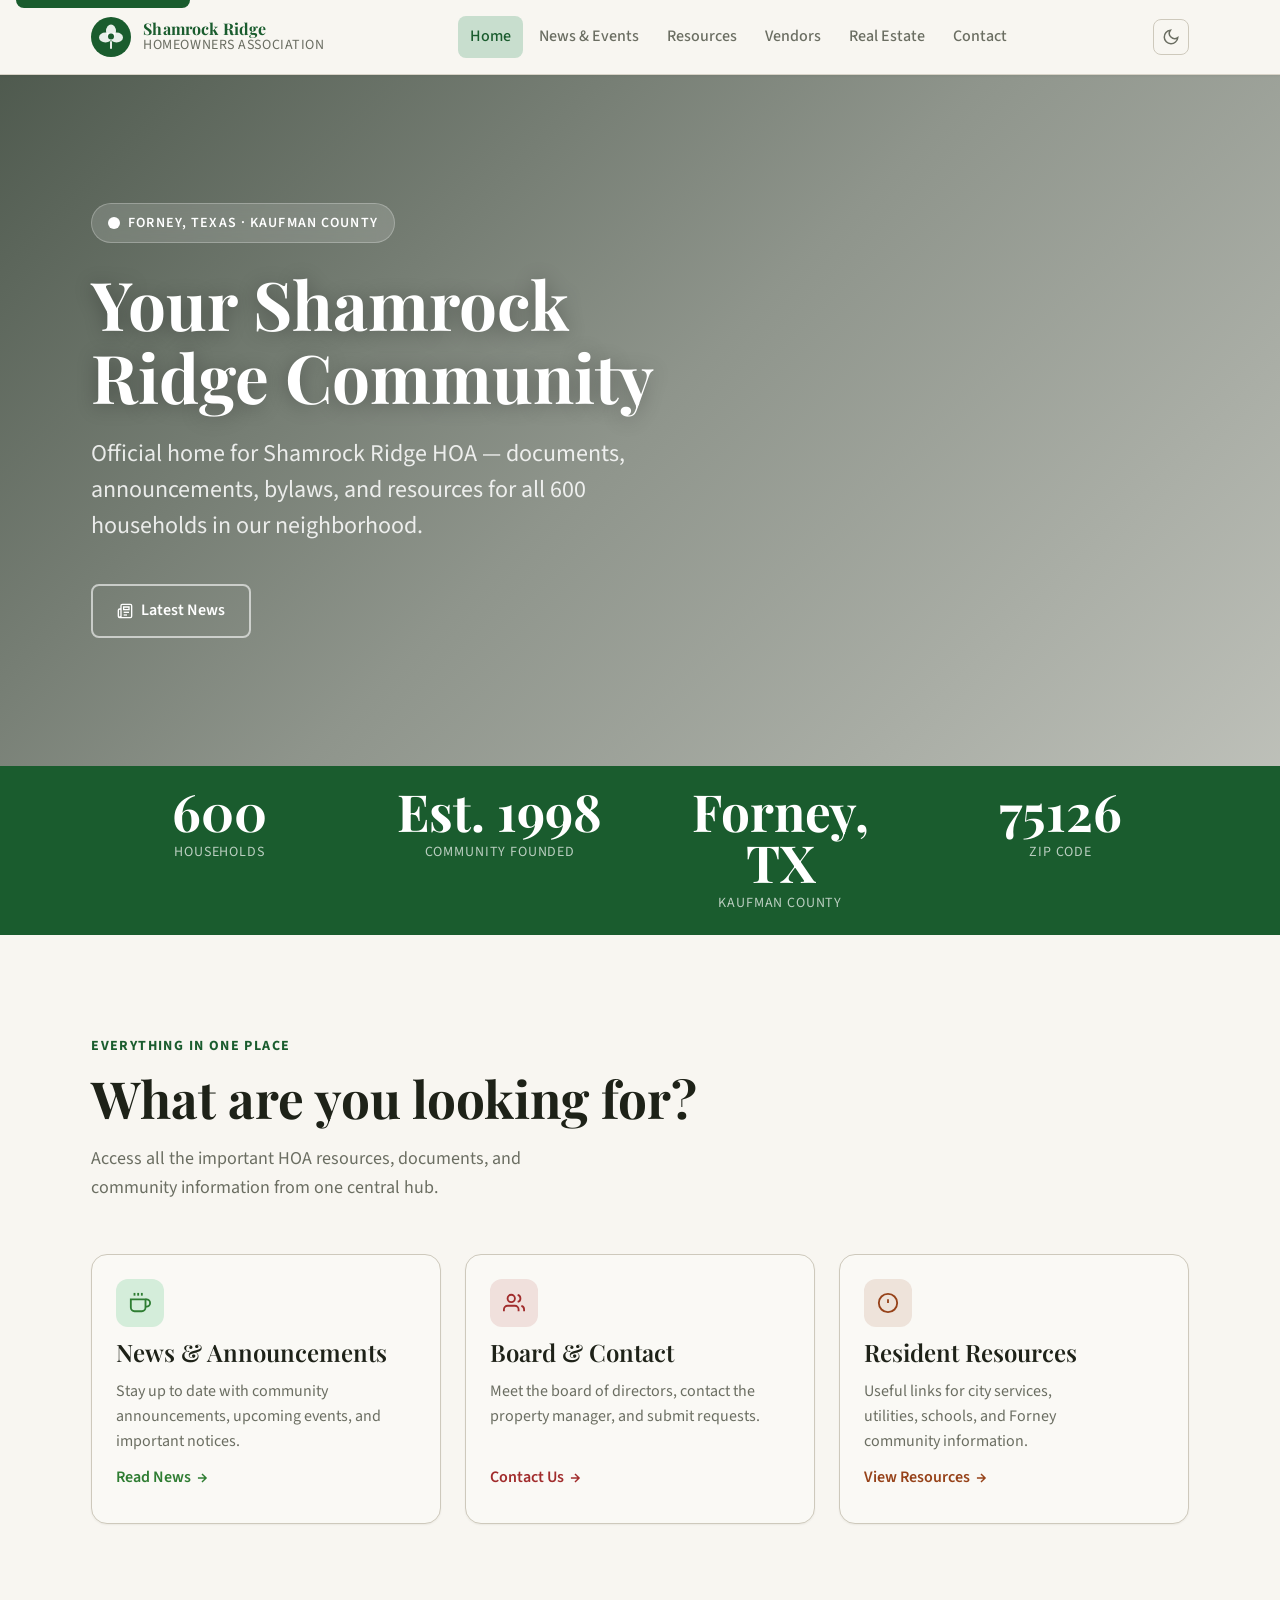
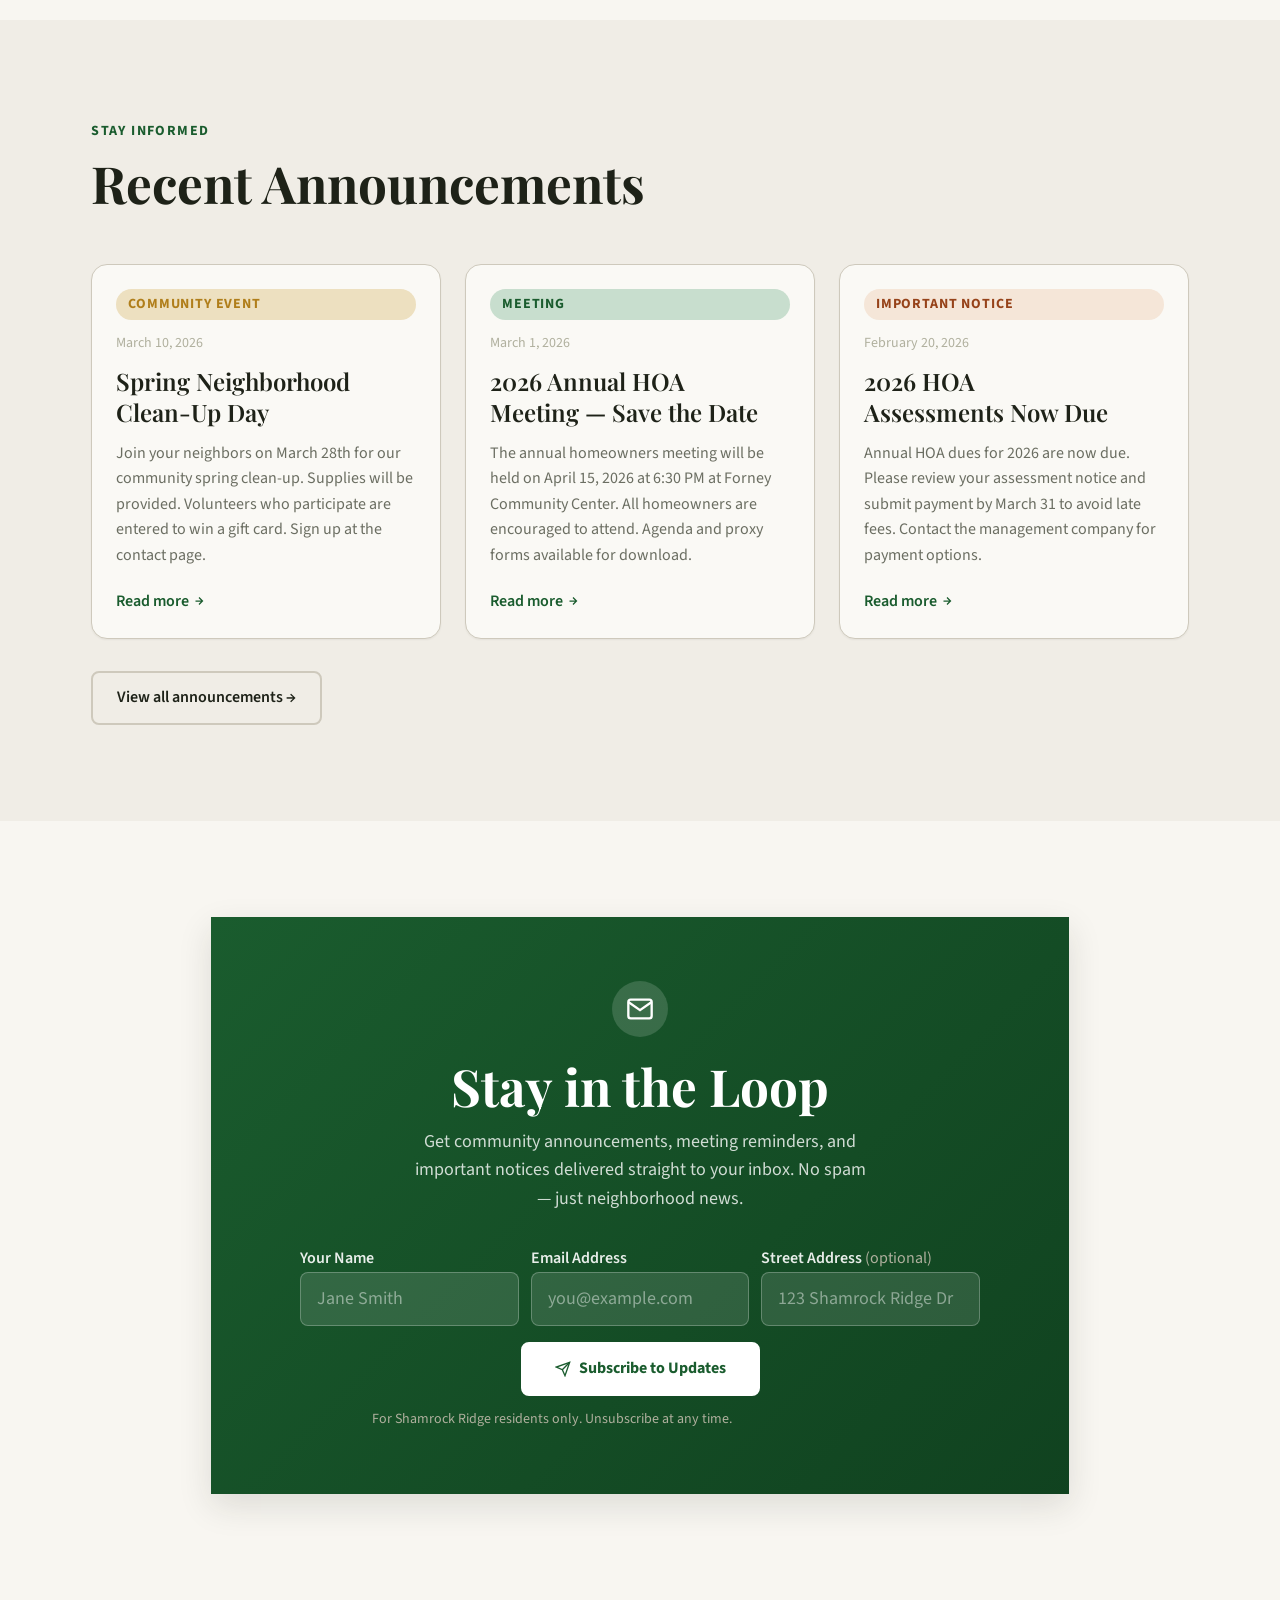
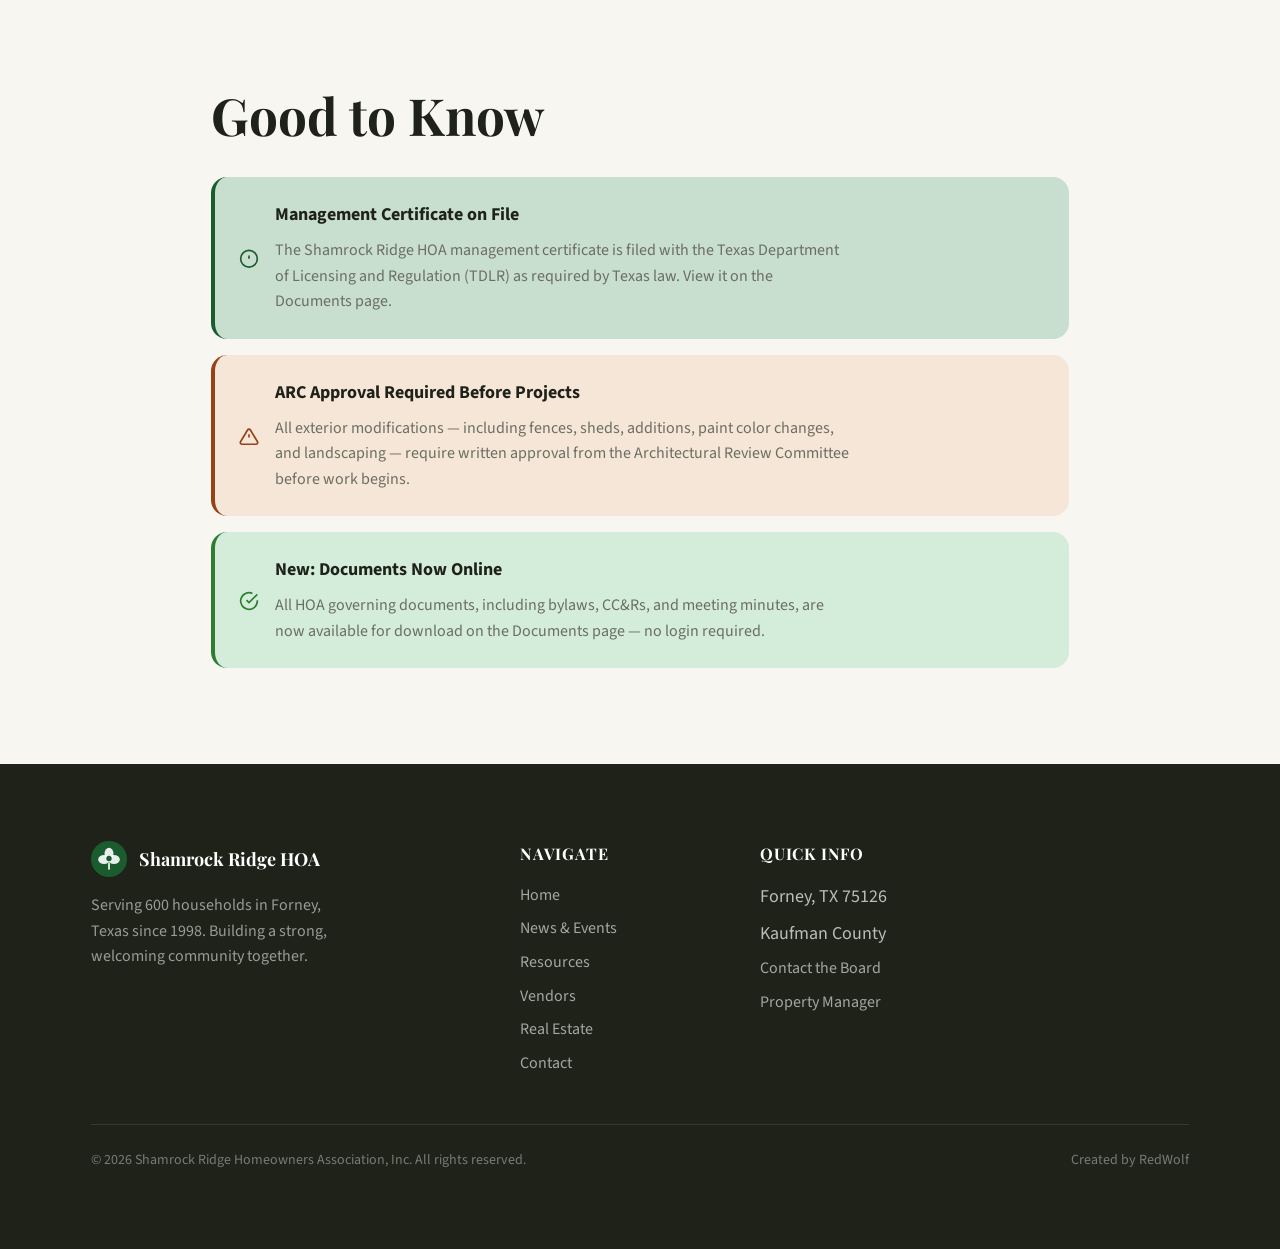
==== commit 88cb6c52: "Hide Documents page from nav, footer, and homepage quicklinks" ====
--- a/index.html
+++ b/index.html
@@ -59,7 +59,7 @@
 
       <nav class="site-nav" id="site-nav" role="navigation" aria-label="Main navigation">
         <a href="./index.html" class="nav-link active" aria-current="page">Home</a>
-        <a href="./documents.html" class="nav-link">Documents</a>
+        <!-- <a href="./documents.html" class="nav-link">Documents</a> -->
         <a href="./news.html" class="nav-link">News &amp; Events</a>
         <a href="./resources.html" class="nav-link">Resources</a>
         <a href="./vendors.html" class="nav-link">Vendors</a>
@@ -100,10 +100,10 @@
       <h1 class="hero-title">Your Shamrock Ridge Community</h1>
       <p class="hero-sub">Official home for Shamrock Ridge HOA — documents, announcements, bylaws, and resources for all 600 households in our neighborhood.</p>
       <div class="hero-actions">
-        <a href="./documents.html" class="btn btn-primary">
+        <!-- <a href="./documents.html" class="btn btn-primary">
           <svg width="16" height="16" viewBox="0 0 24 24" fill="none" stroke="currentColor" stroke-width="2" aria-hidden="true"><path d="M14 2H6a2 2 0 0 0-2 2v16a2 2 0 0 0 2 2h12a2 2 0 0 0 2-2V8z"/><polyline points="14 2 14 8 20 8"/></svg>
           HOA Documents
-        </a>
+        </a> -->
         <a href="./news.html" class="btn btn-outline">
           <svg width="16" height="16" viewBox="0 0 24 24" fill="none" stroke="currentColor" stroke-width="2" aria-hidden="true"><path d="M4 22h16a2 2 0 0 0 2-2V4a2 2 0 0 0-2-2H8a2 2 0 0 0-2 2v16a2 2 0 0 0-2 2Zm0 0a2 2 0 0 1-2-2v-9c0-1.1.9-2 2-2h2"/><path d="M18 14h-8"/><path d="M15 18h-5"/><path d="M10 6h8v4h-8V6Z"/></svg>
           Latest News
@@ -161,6 +161,7 @@
       </div>
       <div class="quicklinks-grid">
 
+        <!-- DOCUMENTS QUICKLINK HIDDEN
         <a href="./documents.html" class="quicklink-card">
           <div class="quicklink-icon">
             <svg width="22" height="22" viewBox="0 0 24 24" fill="none" stroke="currentColor" stroke-width="2" aria-hidden="true"><path d="M14 2H6a2 2 0 0 0-2 2v16a2 2 0 0 0 2 2h12a2 2 0 0 0 2-2V8z"/><polyline points="14 2 14 8 20 8"/><line x1="16" y1="13" x2="8" y2="13"/><line x1="16" y1="17" x2="8" y2="17"/><polyline points="10 9 9 9 8 9"/></svg>
@@ -172,7 +173,9 @@
             <svg width="14" height="14" viewBox="0 0 24 24" fill="none" stroke="currentColor" stroke-width="2.5" aria-hidden="true"><path d="M5 12h14M12 5l7 7-7 7"/></svg>
           </span>
         </a>
-
+        -->
+
+        <!-- FINANCIAL DOCS QUICKLINK HIDDEN
         <a href="./documents.html#financial" class="quicklink-card">
           <div class="quicklink-icon" style="background:var(--color-accent-highlight);color:var(--color-accent)">
             <svg width="22" height="22" viewBox="0 0 24 24" fill="none" stroke="currentColor" stroke-width="2" aria-hidden="true"><rect x="2" y="5" width="20" height="14" rx="2"/><line x1="2" y1="10" x2="22" y2="10"/></svg>
@@ -184,6 +187,7 @@
             <svg width="14" height="14" viewBox="0 0 24 24" fill="none" stroke="currentColor" stroke-width="2.5" aria-hidden="true"><path d="M5 12h14M12 5l7 7-7 7"/></svg>
           </span>
         </a>
+        -->
 
         <a href="./news.html" class="quicklink-card">
           <div class="quicklink-icon" style="background:var(--color-success-highlight);color:var(--color-success)">
@@ -221,6 +225,7 @@
           </span>
         </a>
 
+        <!-- ARC QUICKLINK HIDDEN
         <a href="./documents.html#architectural" class="quicklink-card">
           <div class="quicklink-icon">
             <svg width="22" height="22" viewBox="0 0 24 24" fill="none" stroke="currentColor" stroke-width="2" aria-hidden="true"><path d="m3 9 9-7 9 7v11a2 2 0 0 1-2 2H5a2 2 0 0 1-2-2z"/><polyline points="9 22 9 12 15 12 15 22"/></svg>
@@ -232,6 +237,7 @@
             <svg width="14" height="14" viewBox="0 0 24 24" fill="none" stroke="currentColor" stroke-width="2.5" aria-hidden="true"><path d="M5 12h14M12 5l7 7-7 7"/></svg>
           </span>
         </a>
+        -->
 
       </div>
     </div>
@@ -391,7 +397,7 @@
         <p class="footer-col-title">Navigate</p>
         <nav class="footer-links" aria-label="Footer navigation">
           <a href="./index.html">Home</a>
-          <a href="./documents.html">Documents</a>
+          <!-- <a href="./documents.html">Documents</a> -->
           <a href="./news.html">News &amp; Events</a>
           <a href="./resources.html">Resources</a>
           <a href="./vendors.html">Vendors</a>
@@ -400,6 +406,7 @@
         </nav>
       </div>
 
+      <!-- DOCUMENTS FOOTER COL HIDDEN
       <div>
         <p class="footer-col-title">Documents</p>
         <nav class="footer-links" aria-label="Key documents navigation">
@@ -410,6 +417,7 @@
           <a href="./documents.html#minutes">Meeting Minutes</a>
         </nav>
       </div>
+      -->
 
       <div>
         <p class="footer-col-title">Quick Info</p>
